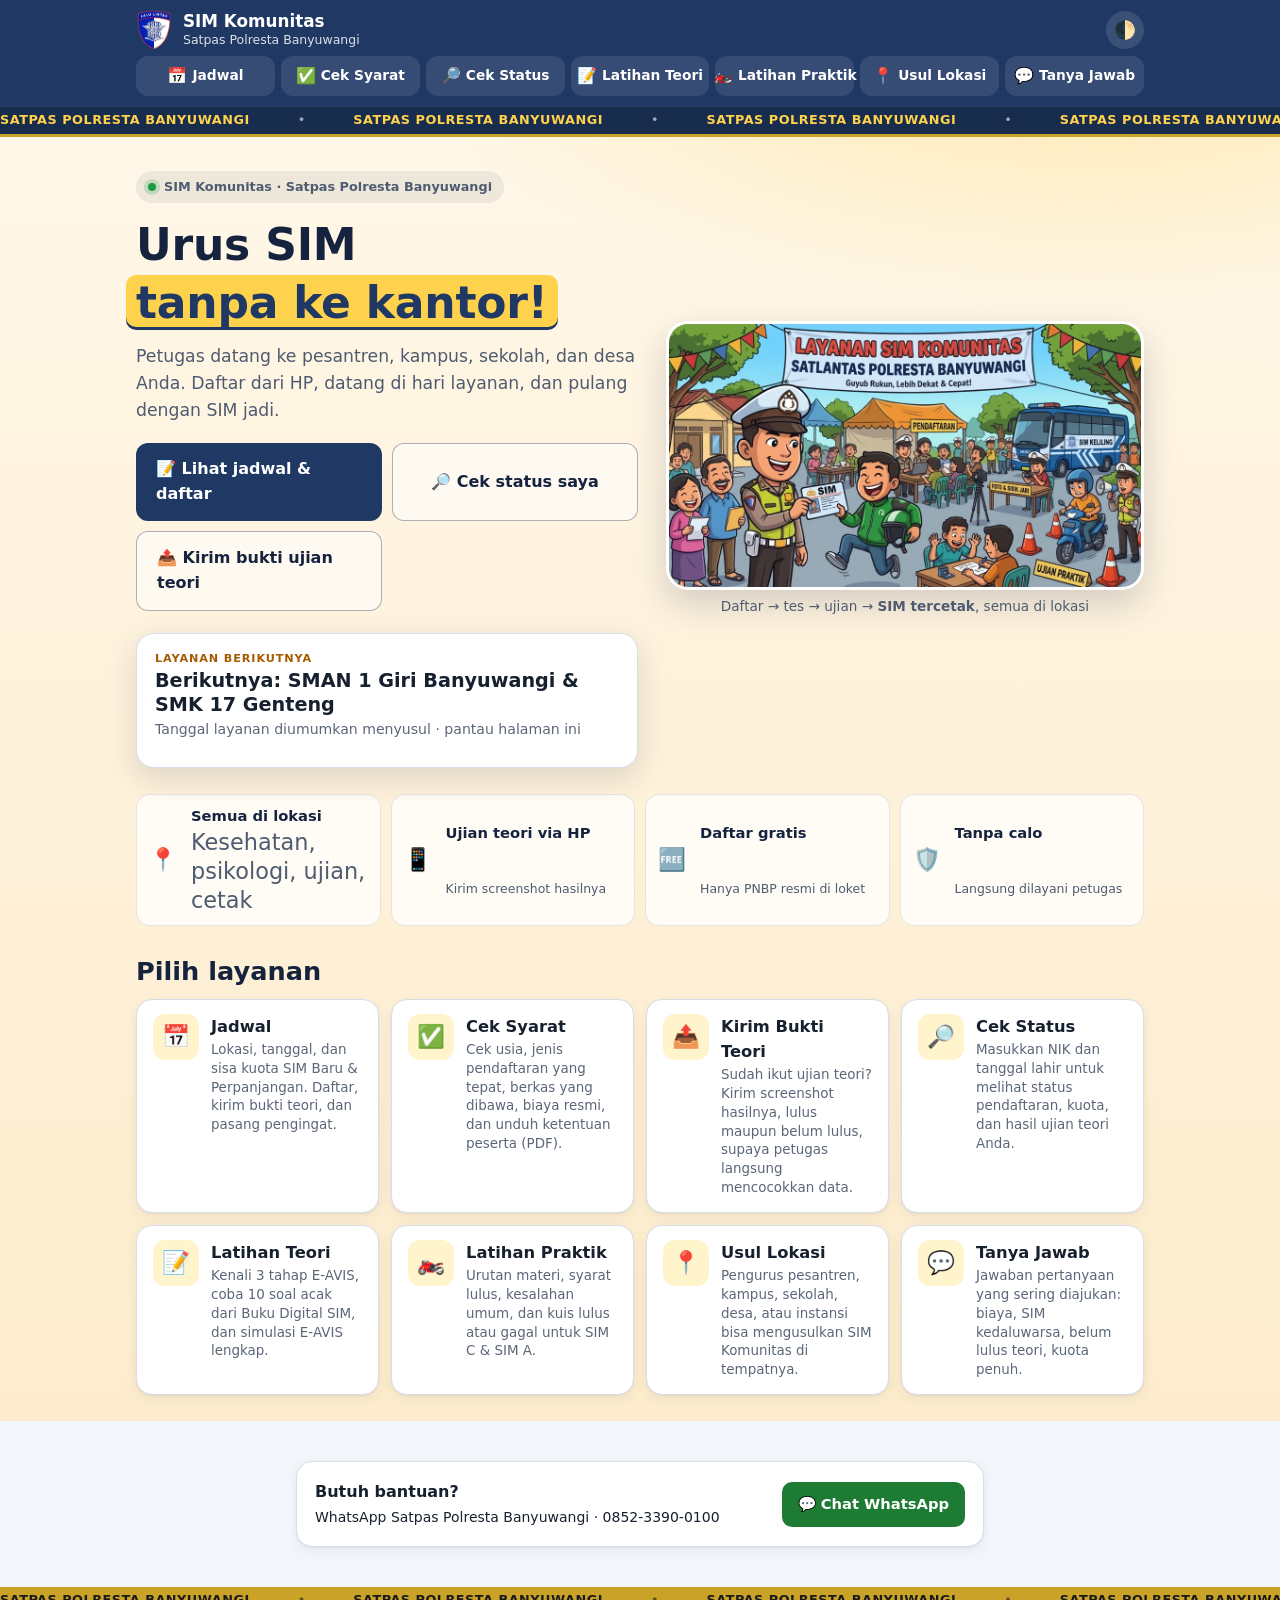
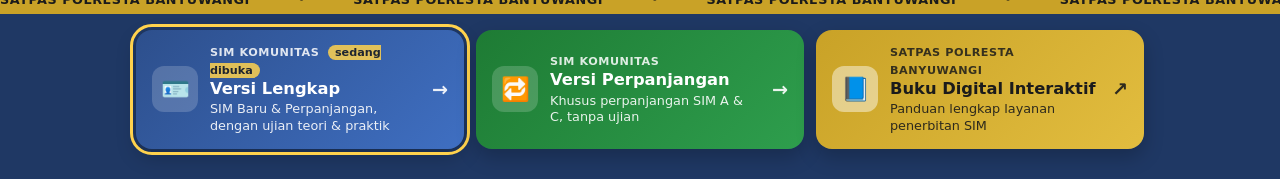
==== index.html @ 2579f719 "Tombol tetap Kirim Bukti Ujian Teori di Beranda, menu, Jadwal, dan Latihan Teori (+ tautan langsung " ====
<!DOCTYPE html>
<html lang="id">
<head>
<meta charset="utf-8">
<meta name="viewport" content="width=device-width, initial-scale=1, viewport-fit=cover">
<title>SIM Komunitas Banyuwangi</title>
<meta name="description" content="Jadwal, sisa kuota, cek status pendaftaran, cek syarat, dan latihan ujian teori SIM Komunitas Satpas Polresta Banyuwangi.">
<meta name="theme-color" content="#1f3864">
<meta name="mobile-web-app-capable" content="yes">
<meta name="apple-mobile-web-app-capable" content="yes">
<meta name="apple-mobile-web-app-title" content="SIM Komunitas">
<meta name="apple-mobile-web-app-status-bar-style" content="default">
<meta property="og:title" content="SIM Komunitas Banyuwangi">
<meta property="og:description" content="SIM datang ke pesantren, kampus, sekolah & desa. Cek jadwal, sisa kuota, dan status pendaftaran Anda.">
<meta property="og:image" content="https://satpasbwi-sim.github.io/sim-komunitas-bwi/img/og-sampul.jpg">
<meta http-equiv="Content-Security-Policy" content="default-src 'self'; script-src 'self'; style-src 'self' https://fonts.googleapis.com; font-src https://fonts.gstatic.com; img-src 'self' data:; connect-src 'self' https://script.google.com https://script.googleusercontent.com https://satpasbwi-sim.github.io; frame-src 'none'; object-src 'none'; base-uri 'self'; form-action 'none'">
<link rel="icon" href="img/ikon-192.png">
<link rel="apple-touch-icon" href="img/ikon-apple-180.png">
<link rel="manifest" href="manifest.webmanifest">
<script src="versi.js"></script>
<link rel="preconnect" href="https://fonts.googleapis.com">
<link rel="stylesheet" href="https://fonts.googleapis.com/css2?family=Baloo+2:wght@700;800&family=Plus+Jakarta+Sans:wght@400;500;600;700;800&display=swap">
<link rel="stylesheet" href="style.css">
</head>
<body>
<a class="lewati" href="#jadwal">Langsung ke jadwal</a>

<header class="atas">
  <div class="wrap atas-isi">
    <a class="merek" href="#beranda" aria-label="SIM Komunitas – kembali ke Beranda">
      <img src="img/logo-lantas-baru.webp" alt="" width="37" height="40" class="logo">
      <span><b>SIM Komunitas</b><small>Satpas Polresta Banyuwangi</small></span>
    </a>
    <button type="button" class="pasang-atas" id="tombolPasangAtas" hidden>📲 Pasang</button>
    <button type="button" class="tema" id="tombolTema" aria-label="Ganti mode terang/gelap">🌓</button>
  </div>
  <nav class="wrap menu" aria-label="Menu utama">
    <a href="#jadwal"><span aria-hidden="true">📅</span>Jadwal</a>
    <a href="#syarat"><span aria-hidden="true">✅</span>Cek Syarat</a>
    <a href="#status"><span aria-hidden="true">🔎</span>Cek Status</a>
    <a href="#teori" data-hanya="A"><span aria-hidden="true">📝</span>Latihan Teori</a>
    <a href="#praktik" data-hanya="A"><span aria-hidden="true">🏍️</span>Latihan Praktik</a>
    <a href="#usulan"><span aria-hidden="true">📍</span>Usul Lokasi</a>
    <a href="#tanya"><span aria-hidden="true">💬</span>Tanya Jawab</a>
  </nav>
  <div class="ticker ticker-atas" role="marquee" aria-label="Info Satpas Polresta Banyuwangi">
    <div class="ticker-jalur"><div class="ticker-isi"><span class="ti"><b>SATPAS POLRESTA BANYUWANGI</b></span><span class="ti"><b>SATPAS POLRESTA BANYUWANGI</b></span><span class="ti"><b>SATPAS POLRESTA BANYUWANGI</b></span><span class="ti"><b>SATPAS POLRESTA BANYUWANGI</b></span></div><div class="ticker-isi" aria-hidden="true"><span class="ti"><b>SATPAS POLRESTA BANYUWANGI</b></span><span class="ti"><b>SATPAS POLRESTA BANYUWANGI</b></span><span class="ti"><b>SATPAS POLRESTA BANYUWANGI</b></span><span class="ti"><b>SATPAS POLRESTA BANYUWANGI</b></span></div></div>
  </div>
</header>

<main>
  <section class="sampul" id="beranda" data-panel="beranda">
    <div class="wrap sampul-isi">
      <div class="sampul-teks">
        <p class="eyebrow"><span class="titik"></span><span>SIM Komunitas<span data-hanya="B"> · Khusus Perpanjangan</span> · Satpas Polresta Banyuwangi</span></p>
        <h1><span class="h1-a"><span data-hanya="A">Urus SIM</span><span data-hanya="B">Perpanjang SIM</span></span> <span class="h1-b">tanpa ke kantor!</span></h1>
        <p class="lead" data-hanya="A">Petugas datang ke pesantren, kampus, sekolah, dan desa Anda. Daftar dari HP, datang di hari layanan, dan pulang dengan SIM jadi.</p>
        <p class="lead" data-hanya="B">Perpanjangan SIM A &amp; SIM C dilayani langsung di wilayah Anda. Daftar dari HP, bawa SIM lama yang masih berlaku, tanpa ujian teori dan praktik.</p>
        <div class="cta">
          <a class="tombol besar" href="#jadwal">📝 Lihat jadwal &amp; daftar</a>
          <a class="tombol besar garis" href="#status">🔎 Cek status saya</a>
          <a class="tombol besar garis" href="#bukti" data-buka-bukti data-hanya="A">📤 Kirim bukti ujian teori</a>
        </div>

        <article class="tiket" id="tiket" aria-live="polite">
          <div class="tiket-kiri">
            <span class="tiket-label">Layanan berikutnya</span>
            <b class="tiket-nama" id="tiketNama">Memuat jadwal…</b>
            <span class="tiket-tgl" id="tiketTgl"></span>
            <div class="tiket-kuota" id="tiketKuota"></div>
          </div>
          <div class="tiket-kanan" id="tiketHitung">
            <div><b id="hH">–</b><small>hari</small></div>
            <div><b id="hJ">–</b><small>jam</small></div>
            <div><b id="hM">–</b><small>menit</small></div>
          </div>
        </article>
      </div>

      <figure class="sampul-gambar">
        <img data-hanya="A" src="img/sampul-lengkap-1000.webp" srcset="img/sampul-lengkap-1000.webp 1000w, img/sampul-lengkap-2000.webp 2000w" sizes="(max-width: 860px) calc(100vw - 32px), 520px" width="2000" height="1116" loading="lazy" decoding="async" alt="Layanan SIM Komunitas lengkap: pendaftaran, foto dan sidik jari, ujian praktik sepeda motor, mobil SIM Keliling, dan petugas menyerahkan SIM kepada warga">
        <img data-hanya="B" src="img/sampul-perpanjangan-1000.webp" srcset="img/sampul-perpanjangan-1000.webp 1000w, img/sampul-perpanjangan-2000.webp 2000w" sizes="(max-width: 860px) calc(100vw - 32px), 520px" width="2000" height="1116" loading="lazy" decoding="async" alt="Layanan perpanjangan SIM Komunitas di balai desa: tenda pendaftaran, foto dan sidik jari, mobil SIM Keliling, dan warga menerima SIM baru">
        <figcaption><span data-hanya="A">Daftar → tes → ujian → <b>SIM tercetak</b>, semua di lokasi</span><span data-hanya="B">Daftar → tes kesehatan → tes psikologi → registrasi → identifikasi → <b>SIM tercetak</b></span></figcaption>
      </figure>
    </div>
    <div class="wrap">
      <ul class="keunggulan">
        <li><span>📍</span><b>Semua di lokasi</b><small><span data-hanya="A">Kesehatan, psikologi, ujian, cetak</span><span data-hanya="B">Kesehatan, psikologi, foto, cetak</span></small></li>
        <li data-hanya="A"><span>📱</span><b>Ujian teori via HP</b><small>Kirim screenshot hasilnya</small></li>
        <li data-hanya="B"><span>✅</span><b>Tanpa ujian</b><small>Untuk SIM yang masih berlaku</small></li>
        <li><span>🆓</span><b>Daftar gratis</b><small>Hanya PNBP resmi di loket</small></li>
        <li><span>🛡️</span><b>Tanpa calo</b><small>Langsung dilayani petugas</small></li>
      </ul>
    </div>
    <div class="wrap">
      <div class="pasang" id="kartuPasang" hidden>
        <div class="pasang-ikon"><img src="img/ikon-192.png" alt="" width="56" height="56"></div>
        <div class="pasang-isi">
          <b>Pasang SIM Komunitas di HP</b>
          <p class="kecil" id="pasangTeks">Buka lebih cepat dari layar utama seperti aplikasi, dan tetap bisa melihat jadwal, ketentuan, dan latihan soal saat sinyal lemah.</p>
          <div class="baris-aksi"><button type="button" class="tombol kecil" id="tombolPasang">📲 Pasang aplikasi</button><button type="button" class="tombol kecil garis" id="tutupPasang">Nanti saja</button></div>
        </div>
      </div>
      <div class="pengumuman" data-pengumuman hidden></div>
      <h2 class="judul-layanan">Pilih layanan</h2>
      <div class="layanan">
        <a class="layanan-kartu" href="#jadwal"><span class="lk-ikon">📅</span><b>Jadwal</b><small><span data-hanya="A">Lokasi, tanggal, dan sisa kuota SIM Baru &amp; Perpanjangan. Daftar, kirim bukti teori, dan pasang pengingat.</span><span data-hanya="B">Lokasi, tanggal, dan sisa kuota Perpanjangan. Daftar, petunjuk arah, dan pasang pengingat.</span></small></a>
        <a class="layanan-kartu" href="#syarat"><span class="lk-ikon">✅</span><b>Cek Syarat</b><small>Cek usia, jenis pendaftaran yang tepat, berkas yang dibawa, biaya resmi, dan unduh ketentuan peserta (PDF).</small></a>
        <a class="layanan-kartu" href="#bukti" data-buka-bukti data-hanya="A"><span class="lk-ikon">📤</span><b>Kirim Bukti Teori</b><small>Sudah ikut ujian teori? Kirim screenshot hasilnya, lulus maupun belum lulus, supaya petugas langsung mencocokkan data.</small></a>
        <a class="layanan-kartu" href="#status"><span class="lk-ikon">🔎</span><b>Cek Status</b><small data-hanya="A">Masukkan NIK dan tanggal lahir untuk melihat status pendaftaran, kuota, dan hasil ujian teori Anda.</small><small data-hanya="B">Masukkan NIK dan tanggal lahir untuk melihat status pendaftaran, kuota, masa berlaku SIM lama, dan berkas yang dibawa.</small></a>
        <a class="layanan-kartu" data-hanya="A" href="#teori"><span class="lk-ikon">📝</span><b>Latihan Teori</b><small>Kenali 3 tahap E-AVIS, coba 10 soal acak dari Buku Digital SIM, dan simulasi E-AVIS lengkap.</small></a>
        <a class="layanan-kartu" data-hanya="A" href="#praktik"><span class="lk-ikon">🏍️</span><b>Latihan Praktik</b><small>Urutan materi, syarat lulus, kesalahan umum, dan kuis lulus atau gagal untuk SIM C &amp; SIM A.</small></a>
        <a class="layanan-kartu" href="#usulan"><span class="lk-ikon">📍</span><b>Usul Lokasi</b><small>Pengurus pesantren, kampus, sekolah, desa, atau instansi bisa mengusulkan SIM Komunitas di tempatnya.</small></a>
        <a class="layanan-kartu" href="#tanya"><span class="lk-ikon">💬</span><b>Tanya Jawab</b><small>Jawaban pertanyaan yang sering diajukan: biaya, SIM kedaluwarsa, belum lulus teori, kuota penuh.</small></a>
      </div>
    </div>
  </section>

  <!-- ============ JADWAL & KUOTA ============ -->
  <section id="jadwal" data-panel="jadwal" class="bagian">
    <div class="wrap">
      <h2>Jadwal &amp; sisa kuota</h2>
      <div class="pengumuman" data-pengumuman hidden></div>
      <p class="sub" id="jadwalInfo">Memuat jadwal…</p>
      <p class="ajak-bukti" data-hanya="A"><button type="button" class="tombol kecil" data-buka-bukti>📤 Kirim bukti ujian teori</button> <span>Sudah ujian teori? Kirim screenshot hasilnya, lulus maupun belum lulus.</span></p>
      <div class="grid" id="daftarJadwal" aria-live="polite"></div>
      <p class="kecil redup" id="jadwalHabis" hidden>Jadwal SIM Komunitas periode ini sudah selesai. Info jadwal berikutnya lewat WhatsApp Satpas <a data-wa href="#">0852-3390-0100</a>.</p>
      <p class="ajak-usul">Belum ada jadwal di dekat Anda? <a href="#usulan">📍 Usulkan lokasi Anda</a></p>
    </div>
  </section>

  <!-- ============ USULKAN LOKASI ============ -->
  <section id="usulan" data-panel="usulan" class="bagian usulan">
    <div class="wrap">
      <h2>Usulkan SIM Komunitas di tempat Anda <span class="chip emas chip-judul">BARU</span></h2>
      <p class="sub">Pengurus pondok pesantren, kampus, sekolah, desa, atau instansi bisa mengusulkan lokasi. Usulan masuk langsung ke petugas Satpas, lalu Anda dihubungi lewat WhatsApp untuk mengatur jadwal.</p>
      <ol class="usulan-langkah">
        <li><b>Isi usulan</b><small>Kurang dari 2 menit</small></li>
        <li><b>Dihubungi petugas</b><small>Lewat WhatsApp penanggung jawab</small></li>
        <li><b>Jadwal diumumkan</b><small>Tampil di menu Jadwal</small></li>
      </ol>
      <div class="usulan-isi">
      <form class="panel" id="formUsulan" novalidate>
        <fieldset data-hanya="A">
          <legend>Layanan yang diusulkan</legend>
          <div class="pilihan">
            <label><input type="radio" name="layanan" value="SIM Baru & Perpanjangan" checked><span>SIM Baru &amp; Perpanjangan<small>Lengkap: ujian teori &amp; praktik di lokasi</small></span></label>
            <label><input type="radio" name="layanan" value="Perpanjangan saja"><span>Perpanjangan saja<small>Tanpa ujian, butuh tempat lebih sederhana</small></span></label>
          </div>
        </fieldset>
        <p class="layanan-b" data-hanya="B">📋 Usulan ini untuk layanan <b>Perpanjangan SIM saja</b>. Butuh SIM Baru juga? <a data-ke-versi="A" href="#usulan">Gunakan versi lengkap</a>.</p>
        <fieldset>
          <legend>Jenis tempat</legend>
          <div class="pilihan tiga">
            <label><input type="radio" name="jenis" value="Pondok Pesantren" checked><span><b aria-hidden="true">🕌</b>Pesantren</span></label>
            <label><input type="radio" name="jenis" value="Kampus"><span><b aria-hidden="true">🎓</b>Kampus</span></label>
            <label><input type="radio" name="jenis" value="Sekolah"><span><b aria-hidden="true">🏫</b>Sekolah</span></label>
            <label><input type="radio" name="jenis" value="Desa / Kelurahan"><span><b aria-hidden="true">🏘️</b>Desa</span></label>
            <label><input type="radio" name="jenis" value="Instansi / Perusahaan"><span><b aria-hidden="true">🏢</b>Instansi</span></label>
            <label><input type="radio" name="jenis" value="Lainnya"><span><b aria-hidden="true">✳️</b>Lainnya</span></label>
          </div>
        </fieldset>
        <label class="isian">Nama tempat <input name="nama" maxlength="120" placeholder="Contoh: Ponpes Darul Ulum" required></label>
        <div class="dua-kolom">
          <label class="isian">Kecamatan
            <select name="kecamatan" required>
            <option value="">Pilih kecamatan</option>
            <option>Bangorejo</option>
            <option>Banyuwangi</option>
            <option>Blimbingsari</option>
            <option>Cluring</option>
            <option>Gambiran</option>
            <option>Genteng</option>
            <option>Giri</option>
            <option>Glagah</option>
            <option>Glenmore</option>
            <option>Kabat</option>
            <option>Kalibaru</option>
            <option>Kalipuro</option>
            <option>Licin</option>
            <option>Muncar</option>
            <option>Pesanggaran</option>
            <option>Purwoharjo</option>
            <option>Rogojampi</option>
            <option>Sempu</option>
            <option>Siliragung</option>
            <option>Singojuruh</option>
            <option>Songgon</option>
            <option>Srono</option>
            <option>Tegaldlimo</option>
            <option>Tegalsari</option>
            <option>Wongsorejo</option>
            </select>
          </label>
          <label class="isian">Alamat / patokan <span class="opsional">(opsional)</span><input name="alamat" maxlength="200" placeholder="Dusun, desa, patokan"></label>
        </div>
        <div class="dua-kolom">
          <label class="isian">Nama penanggung jawab <input name="pj" maxlength="80" autocomplete="name" required></label>
          <label class="isian">Jabatan <span class="opsional">(opsional)</span><input name="jabatan" maxlength="60" placeholder="Pengasuh, Kades, Wakasek…"></label>
        </div>
        <label class="isian">Nomor WhatsApp penanggung jawab <input name="wa" inputmode="tel" autocomplete="tel" maxlength="16" placeholder="0812xxxxxxxx" required></label>
        <div class="dua-kolom">
          <label class="isian" data-hanya="A" data-perkiraan-baru>Perkiraan peserta SIM Baru <input name="baru" type="number" inputmode="numeric" min="0" max="2000" value="0"></label>
          <label class="isian">Perkiraan peserta Perpanjangan <input name="perpanjangan" type="number" inputmode="numeric" min="0" max="2000" value="0"></label>
        </div>
        <label class="isian">Usulan tanggal <span class="opsional">(opsional)</span><input name="tanggal" type="date"></label>
        <label class="isian">Catatan <span class="opsional">(opsional)</span><textarea name="catatan" rows="3" maxlength="500" placeholder="Misalnya: tersedia aula dan lapangan untuk ujian praktik"></textarea></label>
        <label class="jebakan" aria-hidden="true">Website <input name="website" tabindex="-1" autocomplete="off"></label>
        <label class="setuju"><input type="checkbox" name="setuju" required><span>Saya bersedia dihubungi petugas Satpas Polresta Banyuwangi lewat nomor di atas.</span></label>
        <button class="tombol besar penuh" type="submit">📍 Kirim usulan</button>
        <div id="hasilUsulan" aria-live="polite"></div>
      </form>
      <aside class="usulan-samping">
        <div class="panel">
          <h3>Yang perlu disiapkan di lokasi</h3>
          <ul class="cek-lokasi">
            <li>Ruang untuk registrasi, tes kesehatan &amp; psikologi</li>
            <li>Area atau lapangan untuk ujian praktik</li>
            <li>Listrik dan sinyal internet</li>
            <li>Penanggung jawab yang mudah dihubungi</li>
            <li>Daftar perkiraan peserta SIM Baru &amp; Perpanjangan</li>
          </ul>
          <p class="kecil redup">Lokasi dengan peserta lebih banyak dan tanggal yang longgar lebih mudah dijadwalkan.</p>
          <div class="samping-aksi">
            <a class="tombol kecil" href="unduhan/Panduan-Koordinator-SIM-Komunitas-Banyuwangi.pdf" download>🧭 Panduan koordinator (PDF)</a>
            <a class="tombol kecil garis" href="unduhan/panduan-koordinator.html" target="_blank" rel="noopener">👁 Baca panduan koordinator di layar</a>
            <a class="tombol kecil garis" href="unduhan/Ketentuan-Peserta-SIM-Komunitas-Banyuwangi.pdf" download>📄 Ketentuan peserta (PDF)</a>
            <a class="tombol kecil garis" href="unduhan/ketentuan-sim-komunitas.html" target="_blank" rel="noopener">👁 Baca panduan peserta di layar</a>
          </div>
        </div>
      </aside>
      </div>
    </div>
  </section>

  <!-- ============ ALUR ============ -->
  <section class="bagian alt" data-panel="jadwal">
    <div class="wrap">
      <h2>Alurnya cuma 5 langkah</h2>
      <ol class="alur" data-hanya="A">
        <li><b>Daftar online</b><small>Isi formulir sebelum hari layanan. Simpan nomor WhatsApp yang dipakai.</small></li>
        <li><b>Belajar ujian teori</b><small>SIM Baru: kerjakan ujian teori lewat HP, simpan screenshot hasilnya.</small></li>
        <li><b>Kirim bukti teori</b><small>Unggah screenshot lewat tombol <i>Kirim bukti</i> atau QR di lokasi.</small></li>
        <li><b>Datang ke lokasi</b><small>Bawa KTP asli (dan SIM lama untuk perpanjangan). Tes kesehatan &amp; psikologi di tempat.</small></li>
        <li><b>Ujian praktik &amp; cetak</b><small>Lulus ujian praktik, foto, bayar PNBP di loket resmi, SIM dicetak. <a href="#praktik">Latihan praktik →</a></small></li>
      </ol>
      <ol class="alur" data-hanya="B">
        <li><b>Daftar online</b><small>Isi formulir sebelum hari layanan, pilih jenis permohonan Perpanjangan.</small></li>
        <li><b>Siapkan berkas</b><small>KTP-el asli, SIM lama asli yang masih berlaku, bukti JKN/BPJS aktif.</small></li>
        <li><b>Datang ke lokasi</b><small>Sesuai jadwal; tunjukkan berkas ke petugas registrasi.</small></li>
        <li><b>Tes kesehatan &amp; psikologi</b><small>Diperiksa petugas di tempat. Tidak ada ujian teori &amp; praktik.</small></li>
        <li><b>Foto, bayar &amp; cetak</b><small>Foto, bayar PNBP di loket resmi/BRIVA, SIM baru langsung dicetak.</small></li>
      </ol>
    </div>
  </section>

  <!-- ============ CEK SYARAT ============ -->
  <section id="syarat" data-panel="syarat" class="bagian">
    <div class="wrap sempit">
      <h2>Cek syarat: apakah saya bisa ikut?</h2>
      <p class="sub">Jawab 3 pertanyaan, langsung tahu jenis pendaftaran yang tepat, berkas yang dibawa, dan biaya resminya. Data tidak dikirim ke mana pun.</p>
      <form class="panel" id="formSyarat" novalidate>
        <fieldset>
          <legend>1. Mau mengurus apa?</legend>
          <div class="pilihan">
            <label data-hanya="A"><input type="radio" name="permohonan" value="baru" checked><span>SIM Baru<small>Belum pernah punya</small></span></label>
            <label><input type="radio" name="permohonan" value="perpanjangan"><span>Perpanjangan<small>SIM lama mau habis</small></span></label>
          </div>
        </fieldset>
        <fieldset>
          <legend>2. Golongan SIM</legend>
          <div class="pilihan">
            <label><input type="radio" name="gol" value="C" checked><span>SIM C<small>Sepeda motor</small></span></label>
            <label><input type="radio" name="gol" value="A"><span>SIM A<small>Mobil pribadi</small></span></label>
          </div>
        </fieldset>
        <label class="isian">3. Tanggal lahir <input type="date" name="lahir" required></label>
        <label class="isian" id="isianBerlaku" hidden>Masa berlaku SIM lama sampai <input type="date" name="berlaku"></label>
        <button class="tombol" type="submit">Cek sekarang</button>
      </form>
      <div id="hasilSyarat" aria-live="polite"></div>
      <div class="ketentuan">
        <div class="ketentuan-ikon" aria-hidden="true">📄</div>
        <div class="ketentuan-isi">
          <b>Ketentuan lengkap peserta SIM Komunitas</b>
          <p class="kecil">Siapa yang boleh ikut, 4 persyaratan penerbitan SIM, berkas yang dibawa, ketentuan perpanjangan, ujian ulang, biaya resmi, dan dasar hukum — Perpol No. 5/2021 jo. Perpol No. 2/2023. 3 halaman A4, siap dicetak.</p>
          <div class="ketentuan-aksi">
            <a class="tombol kecil" href="unduhan/Ketentuan-Peserta-SIM-Komunitas-Banyuwangi.pdf" download>⬇ Unduh PDF</a>
            <a class="tombol kecil garis" href="unduhan/ketentuan-sim-komunitas.html" target="_blank" rel="noopener">👁 Baca di layar</a>
          </div>
        </div>
      </div>
    </div>
  </section>

  <!-- ============ CEK STATUS ============ -->
  <section id="status" data-panel="status" class="bagian alt">
    <div class="wrap sempit">
      <h2>Cek status pendaftaran</h2>
      <p class="sub" data-hanya="A">Sudah mengisi formulir? Lihat apakah data Anda masuk kuota, dan hasil ujian teori yang sudah dicek petugas.</p>
      <p class="sub" data-hanya="B">Sudah mengisi formulir? Lihat apakah data Anda masuk kuota, masa berlaku SIM lama, berkas yang dibawa, dan jadwal datang.</p>
      <form class="panel" id="formStatus" novalidate>
        <label class="isian">NIK (16 angka) <input name="nik" inputmode="numeric" autocomplete="off" maxlength="19" placeholder="3510xxxxxxxxxxxx" required></label>
        <label class="isian">Tanggal lahir <input type="date" name="lahir" required></label>
        <button class="tombol" type="submit">Cek status</button>
        <p class="kecil redup">🔒 NIK hanya dipakai untuk mencocokkan data dan tidak disimpan di halaman ini. Nama ditampilkan tersamar.</p>
      </form>
      <div id="hasilStatus" aria-live="polite"></div>
    </div>
  </section>

  <!-- ============ LATIHAN TEORI ============ -->
  <section id="teori" data-panel="teori" data-hanya="A" class="bagian">
    <div class="wrap sempit">
      <h2>Latihan ujian teori</h2>
      <p class="sub">Ujian teori SIM memakai <b>E-AVIS</b> dan dapat dikerjakan lewat HP. Kenali tahapannya, lalu berlatih dengan soal dari <b>Buku Digital SIM Satpas Banyuwangi</b>.</p>
      <div class="eavis">
        <div class="ev"><span class="ev-ikon">⚠️</span><b>1. Persepsi Bahaya</b><small>25 soal · 10 menit</small><p class="kecil">Mengenali potensi bahaya di jalan dan bereaksi dengan tepat.</p></div>
        <div class="ev"><span class="ev-ikon">💡</span><b>2. Wawasan</b><small>20 soal · 20 menit</small><p class="kecil">Menyesuaikan diri saat berkendara demi keselamatan dan ketertiban.</p></div>
        <div class="ev"><span class="ev-ikon">🎓</span><b>3. Pengetahuan</b><small>20 soal · 20 menit</small><p class="kecil">Dasar dan norma hukum lalu lintas yang berlaku.</p></div>
      </div>
      <div class="angka-teori">
        <div><b>65 soal</b><small>total 3 tahap</small></div>
        <div><b>50 menit</b><small>total waktu</small></div>
        <div><b>≥ 70</b><small>nilai lulus</small></div>
      </div>
      <p class="kecil redup">Nilai lulus paling rendah 70 (Pasal 15 Perpol 5/2021). E-AVIS dapat dikerjakan pada perangkat Satpas atau gawai milik pemohon (Pasal 14 ayat 2 Perpol 2/2023). <b>Peserta SIM Komunitas:</b> setelah ujian, simpan screenshot hasilnya lalu kirim lewat tombol di bawah ini.</p>
      <p><button type="button" class="tombol" data-buka-bukti>📤 Kirim bukti ujian teori</button></p>
      <h3 class="judul-latihan">Latihan kilat 10 soal</h3>
      <div class="panel" id="kuis">
        <div class="pilihan" id="kuisGol">
          <label><input type="radio" name="kgol" value="C" checked><span>Latihan SIM C</span></label>
          <label><input type="radio" name="kgol" value="A"><span>Latihan SIM A</span></label>
        </div>
        <button class="tombol" type="button" id="mulaiKuis">▶ Mulai latihan kilat</button>
        <p class="kecil redup" id="kuisInfo">Latihan, bukan ujian resmi.</p>
      </div>
      <div class="buku">
        <div><b>📘 Mau latihan lengkap seperti ujian asli?</b><p class="kecil">Simulasi E-AVIS 65 soal dengan hitung mundur, e-book, dan video materi ada di Buku Digital.</p></div>
        <a class="tombol garis" data-buku-teori href="#" target="_blank" rel="noopener">Buka simulasi E-AVIS</a>
      </div>
    </div>
  </section>

  <!-- ============ LATIHAN PRAKTIK ============ -->
  <section id="praktik" data-panel="praktik" data-hanya="A" class="bagian alt">
    <div class="wrap sempit">
      <h2>Latihan ujian praktik</h2>
      <p class="sub">Pelajari urutan materi dan syarat lulus ujian praktik sesuai Kep/105/VIII/2023 dan Buku Digital SIM (B.13), lalu uji pemahaman Anda dengan kuis <i>lulus atau gagal</i>.</p>
      <div class="pp-tab" id="praktikTab" role="tablist">
        <button type="button" role="tab" data-gol="C" aria-selected="true">🏍️ SIM C · Motor</button>
        <button type="button" role="tab" data-gol="A" aria-selected="false">🚗 SIM A · Mobil</button>
      </div>
      <div class="praktik-isi" id="praktikIsi" aria-live="polite"></div>
      <p class="kecil redup">Latihan ini untuk memahami urutan dan aturan, bukan pengganti latihan berkendara. Ujian praktik SIM Komunitas dilaksanakan di lapangan uji yang disiapkan di lokasi.</p>
    </div>
  </section>

  <!-- ============ TANYA JAWAB ============ -->
  <section id="tanya" data-panel="tanya" class="bagian alt">
    <div class="wrap sempit">
      <h2>Tanya jawab</h2>
      <details data-hanya="B"><summary>Apakah perpanjangan perlu ujian teori dan praktik?</summary><p>Tidak, selama SIM lama <b>masih berlaku</b>. Peserta cukup membawa KTP-el, SIM lama asli, dan bukti JKN aktif, lalu mengikuti tes kesehatan &amp; psikologi di lokasi. Golongan yang dilayani: SIM A dan SIM C.</p></details>
      <details><summary>Siapa yang boleh ikut SIM Komunitas?</summary><p>Warga yang berdomisili di Banyuwangi (sesuai KTP), berusia minimal 17 tahun untuk SIM C dan SIM A, dan termasuk komunitas sasaran: santri &amp; pengurus pondok pesantren, mahasiswa &amp; civitas kampus, siswa SMA sederajat yang cukup umur, atau masyarakat desa di lokasi layanan. <a href="unduhan/Ketentuan-Peserta-SIM-Komunitas-Banyuwangi.pdf" download>Unduh ketentuan lengkap (PDF)</a>.</p></details>
      <details><summary>Berapa biayanya?</summary><p>Pendaftaran gratis. Yang dibayar hanya PNBP resmi (PP No. 76 Tahun 2020) di loket resmi/BRIVA: SIM C baru Rp100.000, SIM A baru Rp120.000, perpanjangan SIM C Rp75.000, perpanjangan SIM A Rp80.000. Biaya tes kesehatan dan psikologi mengikuti ketentuan petugas di lokasi. <b>Jangan membayar ke perorangan.</b></p></details>
      <details><summary>SIM saya sudah lewat masa berlaku. Bisa perpanjangan?</summary><p>Tidak. SIM yang sudah lewat masa berlaku harus diajukan sebagai <b>SIM Baru</b>, termasuk ujian teori dan praktik. Gunakan <a href="#syarat">Cek Syarat</a> untuk memastikan.</p></details>
      <details data-hanya="A"><summary>Saya belum lulus ujian teori. Bagaimana?</summary><p>Tetap kirim screenshot hasilnya. Petugas akan menjelaskan jadwal ujian ulang. Setelah ujian ulang, kirim lagi hasil terbaru dengan nomor WhatsApp yang sama; bukti lama otomatis diganti.</p></details>
      <details><summary>Data saya tidak ditemukan di Cek Status.</summary><p>Data baru tampil sekitar 5 menit setelah formulir dikirim. Pastikan NIK dan tanggal lahir sama persis dengan yang diisi di formulir. Bila masih tidak ada, hubungi WhatsApp Satpas.</p></details>
      <details><summary>Kuota sudah penuh, apa yang bisa saya lakukan?</summary><p>Pilih lokasi lain yang masih tersedia, atau datang langsung ke Satpas Polresta Banyuwangi pada jam pelayanan. Jadwal SIM Komunitas berikutnya diumumkan lewat halaman ini dan WhatsApp Satpas.</p></details>
    </div>
  </section>

  <section class="bagian kontak">
    <div class="wrap sempit">
      <div class="panel sejajar">
        <div><b>Butuh bantuan?</b><p class="kecil">WhatsApp Satpas Polresta Banyuwangi · <span data-wa-teks>0852-3390-0100</span></p></div>
        <a class="tombol wa" data-wa href="#" target="_blank" rel="noopener">💬 Chat WhatsApp</a>
      </div>
    </div>
  </section>
</main>

<footer>
  <div class="ticker ticker-bawah" role="marquee" aria-label="Info Satpas Polresta Banyuwangi">
    <div class="ticker-jalur"><div class="ticker-isi"><span class="ti"><b>SATPAS POLRESTA BANYUWANGI</b></span><span class="ti"><b>SATPAS POLRESTA BANYUWANGI</b></span><span class="ti"><b>SATPAS POLRESTA BANYUWANGI</b></span><span class="ti"><b>SATPAS POLRESTA BANYUWANGI</b></span></div><div class="ticker-isi" aria-hidden="true"><span class="ti"><b>SATPAS POLRESTA BANYUWANGI</b></span><span class="ti"><b>SATPAS POLRESTA BANYUWANGI</b></span><span class="ti"><b>SATPAS POLRESTA BANYUWANGI</b></span><span class="ti"><b>SATPAS POLRESTA BANYUWANGI</b></span></div></div>
  </div>
  <div class="wrap">
    <nav class="ft-tautan" aria-label="Versi portal dan Buku Digital">
      <a class="ft-kartu ft-versi-a" data-ke-versi="A" href="#beranda">
        <span class="ft-ikon" aria-hidden="true">🪪</span>
        <span class="ft-teks"><small>SIM Komunitas <span class="ft-kini" data-hanya="A">sedang dibuka</span></small><b>Versi Lengkap</b><em>SIM Baru &amp; Perpanjangan, dengan ujian teori &amp; praktik</em></span>
        <span class="ft-panah" aria-hidden="true">→</span>
      </a>
      <a class="ft-kartu ft-versi-b" data-ke-versi="B" href="#beranda">
        <span class="ft-ikon" aria-hidden="true">🔁</span>
        <span class="ft-teks"><small>SIM Komunitas <span class="ft-kini" data-hanya="B">sedang dibuka</span></small><b>Versi Perpanjangan</b><em>Khusus perpanjangan SIM A &amp; C, tanpa ujian</em></span>
        <span class="ft-panah" aria-hidden="true">→</span>
      </a>
      <a class="ft-kartu ft-buku" data-buku href="#" target="_blank" rel="noopener">
        <span class="ft-ikon" aria-hidden="true">📘</span>
        <span class="ft-teks"><small>Satpas Polresta Banyuwangi</small><b>Buku Digital Interaktif</b><em>Panduan lengkap layanan penerbitan SIM</em></span>
        <span class="ft-panah" aria-hidden="true">↗</span>
      </a>
    </nav>
  </div>
</footer>

<template id="tplJadwal">
  <article class="kartu-jadwal">
    <div class="kj-atas"><span class="kj-ikon"></span><div><h3></h3><p class="kj-ket"></p></div><span class="chip kj-status"></span></div>
    <p class="kj-waktu"></p>
    <div class="kj-kuota"></div>
    <div class="kj-aksi"></div>
  </article>
</template>

<dialog class="popup" id="popPraktik" aria-labelledby="ppJudul">
  <div class="pp-kepala">
    <div><span class="pp-kode">B.13</span><h2 id="ppJudul">Kuis Ujian Praktik</h2><p class="kecil" id="ppSub">Lulus atau gagal?</p></div>
    <button type="button" class="pp-tutup" data-tutup-praktik aria-label="Tutup">✕</button>
  </div>
  <div class="pp-isi" id="ppIsi"></div>
</dialog>

<!-- Pop-up Kirim Bukti Ujian Teori: muncul sekali per kunjungan di Versi A (Versi Perpanjangan tidak ada ujian teori). -->
<dialog class="popup pop-bukti" id="popBukti" aria-labelledby="pbJudul" data-hanya="A">
  <div class="pp-kepala">
    <div><span class="pp-kode">SIM Baru</span><h2 id="pbJudul">📤 Kirim Bukti Ujian Teori</h2><p class="kecil">Lulus maupun belum lulus</p></div>
    <button type="button" class="pp-tutup" data-tutup-bukti aria-label="Tutup">✕</button>
  </div>
  <div class="pp-isi">
    <p>Sudah ikut <b>ujian teori SIM</b> di lokasi SIM Komunitas? Kirim screenshot hasilnya, <b>lulus maupun belum lulus</b>, supaya petugas bisa langsung mencocokkan data Anda.</p>
    <p class="kj-segera" id="pbLokasi" hidden></p>
    <ol class="kecil pb-langkah">
      <li>Tekan <b>Kirim bukti sekarang</b>.</li>
      <li>Tulis nomor WhatsApp yang dipakai saat mendaftar.</li>
      <li>Pilih screenshot hasil ujian teori, tekan <b>Kirim</b>, lalu tunjukkan layar hijau ke petugas.</li>
    </ol>
    <div class="pb-aksi">
      <a class="tombol" id="pbKirim" href="https://satpasbwi-sim.github.io/bukusimbwi/bukti/?lok=SIMLING" target="_blank" rel="noopener">📤 Kirim bukti sekarang</a>
      <button type="button" class="tombol garis" data-tutup-bukti>Nanti saja</button>
    </div>
    <p class="kecil redup">Belum ujian? <a href="#teori" data-tutup-bukti>Coba Latihan Teori</a> dulu. Belum lulus? Tetap kirim; setelah ujian ulang, kirim lagi dengan nomor WhatsApp yang sama.</p>
  </div>
</dialog>

<div class="offline" id="bannerOffline" role="status" hidden>📴 Anda sedang offline. Jadwal, ketentuan, dan latihan soal tetap bisa dibuka; cek status dan usulan perlu internet.</div>
<div class="toast" id="toastVersi" role="status" hidden><span>Versi baru portal tersedia.</span><button type="button" class="tombol kecil" id="muatUlang">Muat ulang</button></div>

<script src="config.js"></script>
<script src="app.js"></script>
</body>
</html>
---- style.css ----
:root {
  --biru: #1f3864; --biru-2: #2d4f8c; --emas: #c9a227; --emas-muda: #fff4cc;
  --hijau: #1e7b34; --hijau-muda: #e3f4e7; --merah: #b3261e; --merah-muda: #fde7e5; --oranye: #a65a00; --oranye-muda: #fff0dc;
  --latar: #f3f6fb; --latar-alt: #e8eef8; --kartu: #ffffff; --teks: #17202e; --redup: #5b6678; --garis: #d6deea;
  --bayang: 0 1px 2px rgba(16,30,60,.06), 0 4px 14px rgba(16,30,60,.06);
  color-scheme: light;
}
@media (prefers-color-scheme: dark) {
  :root:not([data-theme="light"]) {
    --biru: #8fb1f0; --biru-2: #6f97e6; --emas: #e3c35a; --emas-muda: #3a3014;
    --hijau: #6fd38a; --hijau-muda: #15301d; --merah: #ff8a80; --merah-muda: #3a1715; --oranye: #ffb35c; --oranye-muda: #3a2810;
    --latar: #0f1522; --latar-alt: #141c2c; --kartu: #1a2335; --teks: #e7ecf5; --redup: #9aa6ba; --garis: #2b3850;
    --bayang: none; color-scheme: dark;
  }
}
:root[data-theme="dark"] {
  --biru: #8fb1f0; --biru-2: #6f97e6; --emas: #e3c35a; --emas-muda: #3a3014;
  --hijau: #6fd38a; --hijau-muda: #15301d; --merah: #ff8a80; --merah-muda: #3a1715; --oranye: #ffb35c; --oranye-muda: #3a2810;
  --latar: #0f1522; --latar-alt: #141c2c; --kartu: #1a2335; --teks: #e7ecf5; --redup: #9aa6ba; --garis: #2b3850;
  --bayang: none; color-scheme: dark;
}

* { box-sizing: border-box; }
html { scroll-behavior: smooth; scroll-padding-top: 150px; }
body { margin: 0; background: var(--latar); color: var(--teks); font: 16px/1.55 "Plus Jakarta Sans", system-ui, -apple-system, "Segoe UI", Roboto, sans-serif; }
a { color: var(--biru-2); }
h1, h2, h3 { line-height: 1.2; margin: 0 0 .4em; }
h2 { font-size: clamp(1.35rem, 4vw, 1.75rem); }
.wrap { max-width: 1040px; margin: 0 auto; padding: 0 16px; }
.sempit { max-width: 720px; }
.kecil { font-size: .875rem; }
.redup { color: var(--redup); }
.sub { color: var(--redup); margin: 0 0 18px; }
[hidden] { display: none !important; }
.lewati { position: absolute; left: -999px; }
.lewati:focus { left: 8px; top: 8px; z-index: 99; background: var(--kartu); padding: 8px 12px; }

/* header */
.atas { position: sticky; top: 0; z-index: 10; background: #1f3864; color: #fff; border-bottom: 3px solid #c9a227; }
.atas-isi { display: flex; align-items: center; gap: 10px; padding-top: 10px; padding-bottom: 6px; }
.atas-isi b { display: block; font-size: 1.05rem; line-height: 1.15; }
.atas-isi small { display: block; opacity: .85; font-size: .78rem; line-height: 1.2; margin-top: 1px; }
.tema { margin-left: auto; background: rgba(255,255,255,.12); color: #fff; border: 0; border-radius: 999px; width: 38px; height: 38px; font-size: 1.1rem; cursor: pointer; }
.menu { display: grid; grid-template-columns: repeat(7, minmax(0, 1fr)); gap: 6px; padding-bottom: 10px; }
.menu a { display: flex; align-items: center; justify-content: center; gap: 6px; min-height: 40px; color: #fff; text-decoration: none; font-size: .9rem; font-weight: 700; padding: 8px 6px; border-radius: 12px; background: rgba(255,255,255,.1); text-align: center; line-height: 1.15; }
.menu a span { font-size: 1rem; }
.menu a.aktif { background: #c9a227; color: #1b1b1b; }
@media (max-width: 640px) {
  .menu { gap: 4px; }
  .menu a { flex-direction: column; gap: 2px; font-size: .68rem; padding: 6px 2px; min-height: 52px; border-radius: 10px; }
  .menu a span { font-size: 1.15rem; }
}
.menu a:hover, .menu a:focus-visible { background: rgba(255,255,255,.22); }

.chip { display: inline-block; font-size: .72rem; font-weight: 700; letter-spacing: .02em; padding: 3px 9px; border-radius: 999px; background: var(--latar-alt); color: var(--redup); white-space: nowrap; }
.chip.emas { background: #c9a227; color: #1b1b1b; }
.chip.buka { background: var(--hijau-muda); color: var(--hijau); }
.chip.penuh, .chip.tutup { background: var(--oranye-muda); color: var(--oranye); }
.chip.selesai { background: var(--latar-alt); color: var(--redup); }
.chip.hariini { background: var(--emas-muda); color: var(--oranye); }

.bagian { padding: 40px 0; }
.bagian.alt { background: var(--latar-alt); }
.grid { display: grid; grid-template-columns: repeat(auto-fill, minmax(290px, 1fr)); gap: 14px; }
.panel { background: var(--kartu); border: 1px solid var(--garis); border-radius: 16px; padding: 18px; box-shadow: var(--bayang); }
.panel + .panel, .panel + div { margin-top: 14px; }

/* jadwal */
.kartu-jadwal { background: var(--kartu); border: 1px solid var(--garis); border-radius: 16px; padding: 16px; box-shadow: var(--bayang); display: flex; flex-direction: column; gap: 10px; }
.kartu-jadwal.lewat { opacity: .7; }
.kj-atas { display: flex; gap: 10px; align-items: flex-start; }
.kj-atas h3 { font-size: 1.1rem; margin: 0; }
.kj-atas .chip { margin-left: auto; }
.kj-ikon { font-size: 1.7rem; line-height: 1; }
.kj-ket { margin: 2px 0 0; font-size: .85rem; color: var(--redup); }
.kj-waktu { margin: 0; font-weight: 600; }
.kj-waktu small { display: block; font-weight: 500; color: var(--redup); }
.kuota { font-size: .85rem; }
.kuota-baris { display: flex; justify-content: space-between; gap: 8px; }
.kuota-baris b { font-variant-numeric: tabular-nums; }
.batang { height: 8px; border-radius: 99px; background: var(--latar-alt); overflow: hidden; margin: 4px 0 8px; }
.batang i { display: block; height: 100%; background: var(--hijau); border-radius: 99px; }
.batang i.tipis { background: var(--oranye); }
.batang i.habis { background: var(--merah); }
.kj-aksi { display: grid; grid-template-columns: repeat(2, minmax(0, 1fr)); gap: 8px; margin-top: auto; }
.kj-aksi .tombol { width: 100%; padding: 10px 8px; text-align: center; line-height: 1.2; }
.kj-aksi .tombol:last-child:nth-child(odd) { grid-column: 1 / -1; }

/* tombol */
.tombol { display: inline-flex; align-items: center; justify-content: center; gap: 6px; background: #1f3864; color: #fff; border: 0; border-radius: 10px; padding: 11px 16px; font: inherit; font-weight: 700; font-size: .92rem; text-decoration: none; cursor: pointer; min-height: 44px; }
:root[data-theme="dark"] .tombol:not(.garis):not(.wa) { background: #2d4f8c; }
@media (prefers-color-scheme: dark) { :root:not([data-theme="light"]) .tombol:not(.garis):not(.wa) { background: #2d4f8c; } }
.tombol:hover { filter: brightness(1.1); }
.tombol.garis { background: transparent; color: var(--biru); border: 1.5px solid var(--biru); }
.tombol.kecil { padding: 7px 11px; font-size: .82rem; min-height: 36px; }
.tombol.wa { background: #1e7b34; }
.tombol[disabled] { opacity: .55; cursor: not-allowed; }

/* alur */
.alur { list-style: none; counter-reset: l; padding: 0; margin: 0; display: grid; grid-template-columns: repeat(5, 1fr); gap: 10px; }
.alur li { counter-increment: l; background: var(--kartu); border: 1px solid var(--garis); border-radius: 14px; padding: 14px; }
.alur li::before { content: counter(l); display: grid; place-items: center; width: 30px; height: 30px; border-radius: 50%; background: #c9a227; color: #1b1b1b; font-weight: 800; margin-bottom: 8px; }
.alur b { display: block; }
.alur small { color: var(--redup); }
@media (max-width: 860px) { .alur { grid-template-columns: 1fr; } .alur li { display: grid; grid-template-columns: 40px 1fr; } .alur li::before { grid-row: span 2; margin: 0; } }

/* form */
fieldset { border: 0; padding: 0; margin: 0 0 14px; }
legend { font-weight: 700; margin-bottom: 8px; }
.pilihan { display: grid; grid-template-columns: 1fr 1fr; gap: 8px; margin-bottom: 12px; }
.pilihan label { cursor: pointer; }
.pilihan input { position: absolute; opacity: 0; }
.pilihan span { display: block; border: 1.5px solid var(--garis); border-radius: 12px; padding: 10px 12px; font-weight: 700; height: 100%; }
.pilihan small { display: block; font-weight: 500; color: var(--redup); font-size: .8rem; }
.pilihan input:checked + span { border-color: var(--biru-2); background: color-mix(in srgb, var(--biru-2) 10%, transparent); }
.pilihan input:focus-visible + span { outline: 3px solid var(--emas); outline-offset: 2px; }
.isian { display: block; font-weight: 700; margin-bottom: 14px; }
.isian input { display: block; width: 100%; margin-top: 6px; font: inherit; font-weight: 500; padding: 11px 12px; border-radius: 10px; border: 1.5px solid var(--garis); background: var(--latar); color: var(--teks); }
.isian input:focus { outline: 3px solid color-mix(in srgb, var(--biru-2) 35%, transparent); border-color: var(--biru-2); }

/* hasil */
.hasil { border-radius: 16px; padding: 16px 18px; margin-top: 14px; border: 1px solid var(--garis); background: var(--kartu); }
.hasil.ok { border-color: color-mix(in srgb, var(--hijau) 40%, transparent); background: var(--hijau-muda); }
.hasil.awas { border-color: color-mix(in srgb, var(--oranye) 40%, transparent); background: var(--oranye-muda); }
.hasil.gagal { border-color: color-mix(in srgb, var(--merah) 40%, transparent); background: var(--merah-muda); }
.hasil h3 { font-size: 1.1rem; }
.hasil ul { padding-left: 1.2em; margin: .4em 0; }
.cek-list { list-style: none; padding: 0 !important; }
.cek-list label { display: flex; gap: 10px; align-items: flex-start; padding: 6px 0; cursor: pointer; }
.cek-list input { width: 20px; height: 20px; margin-top: 2px; accent-color: var(--hijau); flex: none; }
.baris-aksi { display: flex; flex-wrap: wrap; gap: 8px; margin-top: 12px; }

.tahap { list-style: none; padding: 0 !important; margin: 12px 0 0 !important; }
.tahap li { position: relative; padding: 0 0 14px 30px; }
.tahap li::before { content: ""; position: absolute; left: 6px; top: 4px; width: 14px; height: 14px; border-radius: 50%; border: 2px solid var(--garis); background: var(--kartu); }
.tahap li::after { content: ""; position: absolute; left: 13px; top: 20px; bottom: 0; width: 2px; background: var(--garis); }
.tahap li:last-child::after { display: none; }
.tahap li.selesai::before { background: var(--hijau); border-color: var(--hijau); }
.tahap li.gagal::before { background: var(--merah); border-color: var(--merah); }
.tahap li.kini::before { border-color: var(--emas); background: var(--emas); }
.tahap small { display: block; color: var(--redup); }

/* kuis */
.soal-no { font-size: .8rem; font-weight: 700; color: var(--redup); }
.soal-q { font-weight: 700; font-size: 1.05rem; margin: 6px 0 12px; }
.opsi { display: grid; gap: 8px; }
.opsi button { text-align: left; font: inherit; padding: 12px 14px; border-radius: 12px; border: 1.5px solid var(--garis); background: var(--latar); color: var(--teks); cursor: pointer; }
.opsi button:hover:not([disabled]) { border-color: var(--biru-2); }
.opsi button.benar { border-color: var(--hijau); background: var(--hijau-muda); }
.opsi button.salah { border-color: var(--merah); background: var(--merah-muda); }
.opsi button[disabled] { cursor: default; }
.penjelasan { margin-top: 12px; font-size: .9rem; padding: 10px 12px; border-left: 3px solid var(--emas); background: var(--latar-alt); border-radius: 0 10px 10px 0; }
.progres { height: 6px; background: var(--latar-alt); border-radius: 99px; overflow: hidden; margin-bottom: 12px; }
.progres i { display: block; height: 100%; background: #c9a227; transition: width .3s; }
.skor { font-size: 2.6rem; font-weight: 800; line-height: 1; }
.buku { display: flex; gap: 14px; align-items: center; justify-content: space-between; flex-wrap: wrap; margin-top: 14px; padding: 16px 18px; border-radius: 16px; background: var(--emas-muda); border: 1px solid color-mix(in srgb, var(--emas) 40%, transparent); }
.buku p { margin: 4px 0 0; }

details { background: var(--kartu); border: 1px solid var(--garis); border-radius: 12px; padding: 0 16px; margin-bottom: 8px; }
summary { cursor: pointer; font-weight: 700; padding: 14px 0; }
details p { margin: 0 0 14px; color: var(--redup); }

.sejajar { display: flex; justify-content: space-between; align-items: center; flex-wrap: wrap; gap: 12px; }
.sejajar p { margin: 2px 0 0; }
footer { background: #1f3864; color: #fff; padding: 22px 0; text-align: center; }
footer a { color: #ffe08a; }
footer p { margin: 4px 0; }
.kerangka { height: 220px; border-radius: 16px; background: linear-gradient(90deg, var(--latar-alt), var(--kartu), var(--latar-alt)); background-size: 200% 100%; animation: kilau 1.2s infinite linear; }
@keyframes kilau { to { background-position: -200% 0; } }
@media (prefers-reduced-motion: reduce) { html { scroll-behavior: auto; } .kerangka { animation: none; } }

/* ================= SAMPUL ================= */
.sampul { --s-latar: #fff7e8; --s-latar2: #fdeccc; --s-teks: #15233f; --s-redup: #4f5b70; --s-mark: #ffd24d;
  background: radial-gradient(1200px 500px at 85% -10%, #ffe7a8 0%, transparent 60%), linear-gradient(180deg, var(--s-latar), var(--s-latar2));
  color: var(--s-teks); padding: 34px 0 26px; overflow: hidden; }
:root[data-theme="dark"] .sampul { --s-latar: #121b2e; --s-latar2: #0f1522; --s-teks: #eef2f9; --s-redup: #a8b3c7; --s-mark: #b8901c;
  background: radial-gradient(1000px 480px at 85% -10%, #2a3a63 0%, transparent 60%), linear-gradient(180deg, var(--s-latar), var(--s-latar2)); }
@media (prefers-color-scheme: dark) { :root:not([data-theme="light"]) .sampul { --s-latar: #121b2e; --s-latar2: #0f1522; --s-teks: #eef2f9; --s-redup: #a8b3c7; --s-mark: #b8901c;
  background: radial-gradient(1000px 480px at 85% -10%, #2a3a63 0%, transparent 60%), linear-gradient(180deg, var(--s-latar), var(--s-latar2)); } }
.sampul-isi { display: grid; grid-template-columns: 1.05fr 1fr; gap: 28px; align-items: center; }
.eyebrow { display: inline-flex; align-items: center; gap: 8px; margin: 0 0 14px; font-size: .8rem; font-weight: 700; color: var(--s-redup); background: color-mix(in srgb, var(--s-teks) 7%, transparent); padding: 6px 12px; border-radius: 999px; }
.titik { width: 8px; height: 8px; border-radius: 50%; background: #1e9b45; box-shadow: 0 0 0 4px rgba(30,155,69,.2); }
.sampul h1 { font-family: "Baloo 2", "Plus Jakarta Sans", system-ui, sans-serif; font-weight: 800; font-size: clamp(1.75rem, 6.4vw, 2.75rem); line-height: 1.05; letter-spacing: -.005em; margin: 0 0 16px; display: flex; flex-direction: column; align-items: flex-start; gap: 6px; }
.h1-a, .h1-b { display: block; white-space: nowrap; padding: 5px 10px 1px; border-radius: 10px; }
.h1-a { color: var(--s-teks); padding-left: 0; }
.h1-b { color: #1f3864; background: #ffd24d; box-shadow: 0 3px 0 #1f3864; margin-left: -10px; }
:root[data-theme="dark"] .h1-b { box-shadow: 0 4px 0 #8fb1f0; }
@media (prefers-color-scheme: dark) { :root:not([data-theme="light"]) .h1-b { box-shadow: 0 4px 0 #8fb1f0; } }
.lead { font-size: 1.08rem; color: var(--s-redup); max-width: 520px; margin: 0 0 20px; }
.cta { display: grid; grid-template-columns: repeat(2, minmax(0, 1fr)); gap: 10px; margin-bottom: 22px; max-width: 520px; }
.tombol.besar { padding: 14px 20px; font-size: 1rem; border-radius: 12px; min-height: 50px; }
.sampul .tombol.garis { color: var(--s-teks); border-color: color-mix(in srgb, var(--s-teks) 35%, transparent); background: color-mix(in srgb, #fff 55%, transparent); }
:root[data-theme="dark"] .sampul .tombol.garis { background: transparent; }
@media (prefers-color-scheme: dark) { :root:not([data-theme="light"]) .sampul .tombol.garis { background: transparent; } }

.tiket { display: grid; grid-template-columns: 1fr auto; background: var(--kartu); color: var(--teks); border-radius: 18px; box-shadow: 0 10px 30px rgba(20,35,70,.14); max-width: 520px; position: relative; border: 1px solid var(--garis); }
.tiket-kiri { padding: 16px 18px; display: flex; flex-direction: column; gap: 2px; min-width: 0; }
.tiket-label { font-size: .7rem; font-weight: 800; letter-spacing: .08em; text-transform: uppercase; color: var(--oranye); }
.tiket-nama { font-size: 1.2rem; line-height: 1.25; }
.tiket-tgl { color: var(--redup); font-size: .88rem; }
.tiket-kuota { display: flex; flex-wrap: wrap; gap: 6px; margin-top: 8px; }
.tiket-kanan { display: flex; gap: 10px; align-items: center; padding: 14px 18px; border-left: 2px dashed var(--garis); position: relative; }
.tiket-kanan::before, .tiket-kanan::after { content: ""; position: absolute; left: -11px; width: 20px; height: 20px; border-radius: 50%; background: var(--s-latar2, var(--latar)); }
.tiket-kanan::before { top: -11px; } .tiket-kanan::after { bottom: -11px; }
.tiket-kanan div { text-align: center; min-width: 40px; }
.tiket-kanan b { display: block; font-size: 1.6rem; line-height: 1; font-variant-numeric: tabular-nums; color: var(--biru); }
.tiket-kanan small { font-size: .7rem; color: var(--redup); }
.tiket.kosong .tiket-kanan { display: none; }
.tiket.kosong { grid-template-columns: 1fr; }

.sampul-gambar { margin: 0; }
.sampul-gambar img { width: 100%; height: auto; display: block; border-radius: 22px; border: 3px solid #fff; box-shadow: 0 14px 34px rgba(20,35,70,.18); background: #dbeefb; }
.sampul-gambar figcaption { text-align: center; font-size: .85rem; color: var(--s-redup); margin-top: 6px; }
.st-langit1 { stop-color: #cfe6ff; } .st-langit2 { stop-color: #eef6ff; }
.matahari { fill: #ffd24d; } .bukit { fill: #b8e0b0; }
.jalan { fill: none; stroke: #59616d; stroke-width: 34; stroke-linecap: round; }
.marka { fill: none; stroke: #fff; stroke-width: 3; stroke-dasharray: 14 12; }
.pin path { fill: #1f3864; } .pin-isi { fill: #fff; } .pin text { font-size: 15px; }
.pin-label { fill: #fff; stroke: #1f3864; stroke-width: 1.5; } .pin .pin-teks { font: 700 11px "Plus Jakarta Sans", system-ui, sans-serif; fill: #1f3864; }
.badan { fill: #ffffff; stroke: #1f3864; stroke-width: 2.5; } .kaca { fill: #9fd0ff; } .strip { fill: #1f3864; }
.tulisan-mobil { font: 800 7.5px "Plus Jakarta Sans", system-ui, sans-serif; fill: #1f3864; letter-spacing: .04em; }
.sirine { fill: #e53935; } .roda { fill: #1b1f27; } .velg { fill: #c9ced6; } .bayang-mobil { fill: rgba(0,0,0,.18); }
.ks-dasar { fill: #fff; } .ks-atas { fill: #1f3864; } .ks-judul { font: 800 11px "Plus Jakarta Sans", system-ui, sans-serif; fill: #ffd24d; letter-spacing: .06em; }
.ks-foto { fill: #e3ebf7; } .ks-orang { fill: #9fb3d1; } .ks-garis { fill: #e3e8f0; }
.ks-centang { fill: #1e9b45; } .ks-centang-garis { fill: none; stroke: #fff; stroke-width: 3.2; stroke-linecap: round; stroke-linejoin: round; }
:root[data-theme="dark"] .st-langit1 { stop-color: #1d2c4f; } :root[data-theme="dark"] .st-langit2 { stop-color: #253a66; }
:root[data-theme="dark"] .bukit { fill: #2f5a46; } :root[data-theme="dark"] .matahari { fill: #f3e7b5; }
@media (prefers-color-scheme: dark) { :root:not([data-theme="light"]) .st-langit1 { stop-color: #1d2c4f; } :root:not([data-theme="light"]) .st-langit2 { stop-color: #253a66; }
  :root:not([data-theme="light"]) .bukit { fill: #2f5a46; } :root:not([data-theme="light"]) .matahari { fill: #f3e7b5; } }

.keunggulan { list-style: none; margin: 26px 0 0; padding: 0; display: grid; grid-template-columns: repeat(4, 1fr); gap: 10px; }
.keunggulan li { display: grid; grid-template-columns: 34px 1fr; column-gap: 8px; align-items: center; background: color-mix(in srgb, var(--kartu) 75%, transparent); border: 1px solid color-mix(in srgb, var(--s-teks) 10%, transparent); border-radius: 14px; padding: 10px 12px; }
.keunggulan span { grid-row: span 2; font-size: 1.4rem; }
.keunggulan b { font-size: .92rem; }
.keunggulan small { color: var(--s-redup); font-size: .78rem; line-height: 1.3; }

@media (max-width: 860px) {
  .sampul-isi { grid-template-columns: 1fr; gap: 10px; }
  .sampul-gambar { max-width: 560px; margin: 8px auto 0; width: 100%; }
  .keunggulan { grid-template-columns: 1fr 1fr; }
}
@media (max-width: 420px) {
  .cta { grid-template-columns: 1fr; }
  .tiket-kanan { padding: 12px; gap: 6px; } .tiket-kanan div { min-width: 32px; } .tiket-kanan b { font-size: 1.3rem; }
  .keunggulan li { grid-template-columns: 1fr; text-align: left; } .keunggulan span { grid-row: auto; }
}
.ks-bayang { fill: rgba(16,30,60,.16); }
.logo { object-fit: contain; }

/* ================= USULKAN LOKASI ================= */
.usulan { background: linear-gradient(180deg, var(--latar) 0%, color-mix(in srgb, var(--emas) 10%, var(--latar)) 100%); }
.chip-judul { vertical-align: middle; margin-left: 6px; font-size: .62em; position: relative; top: -2px; }
.usulan-langkah { list-style: none; counter-reset: u; padding: 0; margin: 0 0 18px; display: grid; grid-template-columns: repeat(3, minmax(0, 1fr)); gap: 10px; }
.usulan-langkah li { counter-increment: u; display: grid; grid-template-columns: 36px 1fr; grid-template-rows: auto 1fr; column-gap: 10px; align-items: center; background: var(--kartu); border: 1px solid var(--garis); border-radius: 14px; padding: 10px 12px; }
.usulan-langkah li::before { content: counter(u); grid-row: 1 / 3; display: grid; place-items: center; width: 36px; height: 36px; border-radius: 50%; background: #1f3864; color: #fff; font-weight: 800; }
.usulan-langkah small { color: var(--redup); line-height: 1.3; }
.usulan-isi { display: grid; grid-template-columns: minmax(0, 1.6fr) minmax(0, 1fr); gap: 18px; align-items: start; }
.usulan-samping h3 { font-size: 1.02rem; margin-bottom: 8px; }
.cek-lokasi { list-style: none; padding: 0; margin: 0 0 10px; display: grid; gap: 8px; }
.cek-lokasi li { display: grid; grid-template-columns: 22px 1fr; gap: 8px; font-size: .92rem; }
.cek-lokasi li::before { content: "✓"; display: grid; place-items: center; width: 22px; height: 22px; border-radius: 50%; background: var(--hijau-muda); color: var(--hijau); font-weight: 800; font-size: .8rem; }
.samping-aksi { display: grid; gap: 8px; margin-top: 12px; }
.samping-aksi .tombol { width: 100%; }
@media (min-width: 861px) { .usulan-samping { position: sticky; top: 170px; } }
@media (max-width: 860px) { .usulan-isi { grid-template-columns: 1fr; } }
@media (max-width: 640px) {
  .usulan-langkah { grid-template-columns: 1fr; gap: 6px; }
  .usulan-langkah li { padding: 8px 12px; }
}
.pilihan.tiga { grid-template-columns: repeat(3, minmax(0, 1fr)); }
.pilihan.tiga span { text-align: center; padding: 10px 6px; font-size: .88rem; }
.pilihan.tiga span b { display: block; font-size: 1.3rem; line-height: 1.2; }
.dua-kolom { display: grid; grid-template-columns: repeat(2, minmax(0, 1fr)); gap: 0 12px; }
.isian select, .isian textarea { display: block; width: 100%; margin-top: 6px; font: inherit; font-weight: 500; padding: 11px 12px; border-radius: 10px; border: 1.5px solid var(--garis); background: var(--latar); color: var(--teks); }
.isian textarea { resize: vertical; min-height: 80px; }
.isian select:focus, .isian textarea:focus { outline: 3px solid color-mix(in srgb, var(--biru-2) 35%, transparent); border-color: var(--biru-2); }
.opsional { font-weight: 500; color: var(--redup); font-size: .85em; }
.jebakan { position: absolute; left: -9999px; width: 1px; height: 1px; overflow: hidden; }
.setuju { display: flex; gap: 10px; align-items: flex-start; margin: 4px 0 14px; font-size: .9rem; cursor: pointer; }
.setuju input { width: 20px; height: 20px; margin-top: 2px; accent-color: var(--hijau); flex: none; }
.tombol.penuh { width: 100%; }
.isian.salah input, .isian.salah select { border-color: var(--merah); }
.ajak-usul { margin: 16px 0 0; text-align: center; font-weight: 600; }
.ajak-usul a { white-space: nowrap; }
@media (max-width: 520px) { .dua-kolom { grid-template-columns: 1fr; } }

/* kartu ketentuan (unduhan) */
.ketentuan { display: grid; grid-template-columns: 52px 1fr; gap: 14px; align-items: start; margin-top: 16px; padding: 16px 18px; border-radius: 16px; background: var(--kartu); border: 1px solid var(--garis); border-left: 5px solid #c9a227; box-shadow: var(--bayang); }
.ketentuan-ikon { display: grid; place-items: center; width: 52px; height: 52px; border-radius: 14px; background: var(--emas-muda); font-size: 1.6rem; }
.ketentuan-isi p { margin: 4px 0 10px; color: var(--redup); }
.ketentuan-aksi { display: grid; grid-template-columns: repeat(2, minmax(0, 1fr)); gap: 8px; max-width: 380px; }
@media (max-width: 420px) { .ketentuan { grid-template-columns: 1fr; } .ketentuan-aksi { max-width: none; } }

/* ================= HALAMAN PER MENU ================= */
.merek { display: flex; align-items: center; gap: 10px; color: inherit; text-decoration: none; min-width: 0; }
.merek span { display: flex; flex-direction: column; }
[data-panel]:not(.sampul):not(.alt) { min-height: calc(100vh - 260px); }
.kembali { display: inline-flex; align-items: center; gap: 4px; margin: 0 0 14px; font-size: .88rem; font-weight: 700; text-decoration: none; color: var(--biru-2); }
.kembali:hover { text-decoration: underline; }
.judul-layanan { margin: 30px 0 12px; font-size: clamp(1.25rem, 4vw, 1.6rem); }
.layanan { display: grid; grid-template-columns: repeat(3, minmax(0, 1fr)); gap: 12px; }
.layanan-kartu { display: grid; grid-template-columns: 46px 1fr; column-gap: 12px; align-items: start; padding: 14px 16px; border-radius: 16px; background: var(--kartu); color: var(--teks); text-decoration: none; border: 1px solid var(--garis); box-shadow: var(--bayang); transition: transform .15s, border-color .15s; }
.layanan-kartu:hover, .layanan-kartu:focus-visible { transform: translateY(-2px); border-color: #c9a227; }
.lk-ikon { grid-row: span 2; display: grid; place-items: center; width: 46px; height: 46px; border-radius: 12px; background: var(--emas-muda); font-size: 1.4rem; }
.layanan-kartu b { font-size: 1.02rem; }
.layanan-kartu small { color: var(--redup); font-size: .84rem; line-height: 1.4; margin-top: 2px; }
@media (max-width: 860px) { .layanan { grid-template-columns: repeat(2, minmax(0, 1fr)); } }
@media (max-width: 520px) { .layanan { grid-template-columns: 1fr; } }
@media (prefers-reduced-motion: reduce) { .layanan-kartu { transition: none; } }
.menu a.aktif, .menu a.aktif:hover, .menu a.aktif:focus-visible { background: #c9a227; color: #1b1b1b; }
.layanan-kartu { grid-template-rows: auto 1fr; }

/* ================= PWA ================= */
.atas { padding-top: env(safe-area-inset-top); }
.pasang-atas { margin-left: auto; background: #c9a227; color: #1b1b1b; border: 0; border-radius: 999px; padding: 0 14px; height: 38px; font: inherit; font-weight: 800; font-size: .85rem; cursor: pointer; }
.pasang-atas:not([hidden]) + .tema { margin-left: 8px; }
.pasang { display: grid; grid-template-columns: 56px 1fr; gap: 14px; align-items: center; margin-top: 26px; padding: 14px 16px; border-radius: 16px; background: linear-gradient(135deg, #1f3864, #2d4f8c); color: #fff; box-shadow: var(--bayang); }
.pasang-ikon img { width: 56px; height: 56px; border-radius: 14px; display: block; box-shadow: 0 4px 12px rgba(0,0,0,.25); }
.pasang-isi p { margin: 4px 0 10px; opacity: .92; }
.pasang .tombol { background: #ffd24d; color: #1b1b1b; }
.pasang .tombol.garis { background: transparent; color: #fff; border-color: rgba(255,255,255,.6); }
.offline { position: fixed; left: 0; right: 0; bottom: 0; z-index: 20; padding: 10px 16px calc(10px + env(safe-area-inset-bottom)); background: #3a2810; color: #ffe2b3; font-size: .88rem; text-align: center; }
.toast { position: fixed; left: 50%; bottom: calc(16px + env(safe-area-inset-bottom)); transform: translateX(-50%); z-index: 21; display: flex; gap: 12px; align-items: center; padding: 10px 12px 10px 16px; border-radius: 14px; background: #17202e; color: #fff; box-shadow: 0 10px 30px rgba(0,0,0,.3); width: max-content; max-width: calc(100vw - 32px); font-size: .9rem; }
.toast .tombol { background: #ffd24d; color: #1b1b1b; }
@media (display-mode: standalone) { .pasang, .pasang-atas { display: none !important; } }
@media (max-width: 420px) { .pasang { grid-template-columns: 48px 1fr; } .pasang-ikon img { width: 48px; height: 48px; } .pasang-atas { padding: 0 10px; } }

/* ================= RUNNING TEXT ================= */
.ticker { overflow: hidden; white-space: nowrap; font-size: .8rem; line-height: 1; }
.ticker-atas { background: rgba(0,0,0,.22); color: #fff; border-top: 1px solid rgba(255,255,255,.08); }
.ticker-bawah { background: #c9a227; color: #1b1b1b; margin: -22px 0 16px; }
.ticker-jalur { display: flex; width: max-content; animation: berjalan 48s linear infinite; }
.ticker:hover .ticker-jalur, .ticker:focus-within .ticker-jalur { animation-play-state: paused; }
.ticker-isi { display: flex; flex: none; }
.ti { padding: 7px 0; }
.ti::after { content: "•"; margin: 0 48px; opacity: .6; }
.ti:empty { display: none; }
.ticker-atas .ti b { color: #ffd24d; letter-spacing: .04em; }
.ticker-bawah .ti b { letter-spacing: .04em; }
@keyframes berjalan { from { transform: translateX(0); } to { transform: translateX(-50%); } }
@media (prefers-reduced-motion: reduce) {
  .ticker-jalur { animation: none; width: auto; }
  .ticker-isi[aria-hidden] { display: none; }
  .ticker-isi { flex-wrap: wrap; justify-content: center; white-space: normal; }
}

/* ================= POP-UP LATIHAN PRAKTIK ================= */
.praktik-ajak { display: grid; grid-template-columns: auto 1fr auto; gap: 14px; align-items: center; margin-top: 14px; padding: 16px 18px; border-radius: 16px; background: var(--kartu); border: 1px solid var(--garis); border-left: 5px solid #1e7b34; box-shadow: var(--bayang); }
.praktik-ajak p { margin: 4px 0 0; color: var(--redup); }
.pa-ikon { font-size: 1.6rem; letter-spacing: -4px; }
@media (max-width: 640px) { .praktik-ajak { grid-template-columns: 1fr; } .praktik-ajak .tombol { width: 100%; } }
html.kunci-gulir { overflow: hidden; }
.popup { width: min(760px, calc(100vw - 24px)); max-height: calc(100dvh - 24px); padding: 0; border: 0; border-radius: 20px; background: var(--latar); color: var(--teks); box-shadow: 0 24px 60px rgba(0,0,0,.35); overflow: hidden; display: none; flex-direction: column; }
.popup[open] { display: flex; }
.popup::backdrop { background: rgba(10,18,36,.6); backdrop-filter: blur(2px); }
.pp-kepala { display: flex; justify-content: space-between; align-items: flex-start; gap: 10px; padding: 16px 18px 12px; background: #1f3864; color: #fff; border-bottom: 3px solid #c9a227; }
.pp-kepala h2 { color: #fff; margin: 4px 0 2px; font-size: 1.3rem; }
.pp-kepala p { margin: 0; opacity: .85; }
.pp-kode { display: inline-block; font-size: .7rem; font-weight: 800; background: #ffd24d; color: #1b1b1b; padding: 2px 8px; border-radius: 999px; }
.pp-tutup { flex: none; width: 38px; height: 38px; border-radius: 50%; border: 0; background: rgba(255,255,255,.14); color: #fff; font-size: 1.1rem; cursor: pointer; }
.pp-tab { display: grid; grid-template-columns: 1fr 1fr; gap: 8px; padding: 10px 18px; background: var(--kartu); border-bottom: 1px solid var(--garis); }
.pp-tab button { font: inherit; font-weight: 700; padding: 10px; border-radius: 12px; border: 1.5px solid var(--garis); background: var(--latar); color: var(--teks); cursor: pointer; }
.pp-tab button[aria-selected="true"] { background: #1f3864; border-color: #1f3864; color: #fff; }
.pp-isi { overflow-y: auto; padding: 16px 18px 20px; display: grid; gap: 12px; overscroll-behavior: contain; }
.pp-intisari { background: var(--kartu); border: 1px solid var(--garis); border-radius: 14px; padding: 14px; }
.pp-label { font-size: .72rem; letter-spacing: .06em; text-transform: uppercase; color: var(--oranye); }
.pp-intisari h3 { margin: 4px 0 2px; font-size: 1.05rem; }
.pp-urutan { list-style: none; counter-reset: p; padding: 0; margin: 10px 0 0; display: grid; gap: 8px; }
.pp-urutan li { counter-increment: p; display: grid; grid-template-columns: 30px 1fr; grid-template-rows: auto 1fr; column-gap: 10px; }
.pp-urutan li::before { content: counter(p); grid-row: 1 / 3; display: grid; place-items: center; width: 30px; height: 30px; border-radius: 50%; background: #c9a227; color: #1b1b1b; font-weight: 800; }
.pp-urutan small { color: var(--redup); }
.pp-dua { display: grid; grid-template-columns: 1fr 1fr; gap: 12px; }
.pp-kotak { background: var(--kartu); border: 1px solid var(--garis); border-radius: 14px; padding: 12px 14px; }
.pp-kotak h4 { margin: 0 0 6px; font-size: .95rem; }
.pp-kotak ul { margin: 0; padding-left: 1.1em; font-size: .9rem; }
.pp-kotak li { margin: 3px 0; }
.pp-kotak.hijau { background: var(--hijau-muda); border-color: color-mix(in srgb, var(--hijau) 35%, transparent); }
.pp-kotak.merah { background: var(--merah-muda); border-color: color-mix(in srgb, var(--merah) 30%, transparent); }
.pp-salah { list-style: none; padding: 0 !important; display: grid; gap: 8px; }
.pp-salah li { display: grid; gap: 2px; }
.pp-salah span:last-child { color: var(--hijau); font-weight: 600; }
.pp-kuis { background: var(--kartu); border: 2px solid #c9a227; border-radius: 14px; padding: 14px; }
.pp-kuis-kepala { display: flex; justify-content: space-between; align-items: baseline; gap: 8px; flex-wrap: wrap; margin-bottom: 10px; }
.pp-kuis-kepala small { color: var(--redup); }
.pp-opsi { display: grid; grid-template-columns: 1fr 1fr; gap: 8px; }
.pp-opsi button { font: inherit; font-weight: 700; padding: 12px; border-radius: 12px; border: 1.5px solid var(--garis); background: var(--latar); color: var(--teks); cursor: pointer; }
.pp-opsi button.benar { border-color: var(--hijau); background: var(--hijau-muda); }
.pp-opsi button.salah { border-color: var(--merah); background: var(--merah-muda); }
.pp-ket p { margin: 10px 0 8px; font-size: .92rem; }
.pp-skor { text-align: center; }
.pp-aksi { display: grid; grid-template-columns: 1fr 1fr; gap: 8px; }
.pp-aksi .tombol { width: 100%; }
@media (max-width: 560px) { .pp-dua, .pp-aksi { grid-template-columns: 1fr; } .popup { width: 100vw; max-width: 100vw; height: 100dvh; max-height: 100dvh; margin: 0; inset: 0; border-radius: 0; } .pp-kepala { padding-top: calc(14px + env(safe-area-inset-top)); } }

/* ================= JADWAL BARU ================= */
.chip.segera { background: #e3ecfb; color: #1f4f9c; }
:root[data-theme="dark"] .chip.segera { background: #1c2c4c; color: #9cc0ff; }
@media (prefers-color-scheme: dark) { :root:not([data-theme="light"]) .chip.segera { background: #1c2c4c; color: #9cc0ff; } }
.baru-label { margin-left: 8px; background: #b3261e; color: #fff; font-size: .62rem; vertical-align: middle; position: relative; top: -2px; }
.kj-segera { margin: 0; padding: 8px 10px; border-radius: 10px; background: #e3ecfb; color: #1f3864; font-size: .85rem; }
:root[data-theme="dark"] .kj-segera { background: #1c2c4c; color: #dce7ff; }
@media (prefers-color-scheme: dark) { :root:not([data-theme="light"]) .kj-segera { background: #1c2c4c; color: #dce7ff; } }
.pengumuman { display: flex; align-items: center; gap: 10px; margin: 18px 0 4px; padding: 10px 12px; border-radius: 14px; background: #fff1d6; border: 1px solid #e8c26a; color: #4a3400; }
.pengumuman[hidden] { display: none; }
.pg-ikon { font-size: 1.3rem; }
.pg-teks { flex: 1; font-size: .92rem; }
:root[data-theme="dark"] .pengumuman { background: #3a2c10; border-color: #7a5d1c; color: #ffe7b0; }
@media (prefers-color-scheme: dark) { :root:not([data-theme="light"]) .pengumuman { background: #3a2c10; border-color: #7a5d1c; color: #ffe7b0; } }
#jadwal .pengumuman { margin: 0 0 14px; }

/* ================= LATIHAN TEORI & PRAKTIK (terpisah) ================= */
@media (max-width: 640px) { .menu a { font-size: .64rem; padding: 6px 1px; } .menu a span { font-size: 1.05rem; } }
@media (max-width: 380px) { .menu { gap: 3px; } .menu a { font-size: .6rem; } }
.layanan { grid-template-columns: repeat(4, minmax(0, 1fr)); }
@media (max-width: 1000px) { .layanan { grid-template-columns: repeat(2, minmax(0, 1fr)); } .layanan-kartu:last-child:nth-child(odd) { grid-column: 1 / -1; } }
@media (max-width: 520px) { .layanan { grid-template-columns: 1fr; } }
.eavis { display: grid; grid-template-columns: repeat(3, minmax(0, 1fr)); gap: 10px; margin-bottom: 10px; }
.ev { background: var(--kartu); border: 1px solid var(--garis); border-radius: 14px; padding: 12px 14px; display: flex; flex-direction: column; gap: 2px; }
.ev-ikon { font-size: 1.4rem; }
.ev small { color: var(--oranye); font-weight: 700; }
.ev p { margin: 4px 0 0; color: var(--redup); }
.angka-teori { display: grid; grid-template-columns: repeat(3, minmax(0, 1fr)); gap: 10px; margin-bottom: 8px; }
.angka-teori div { background: #1f3864; color: #fff; border-radius: 14px; padding: 10px; text-align: center; }
.angka-teori b { display: block; font-size: 1.3rem; }
.angka-teori small { opacity: .85; }
.judul-latihan { margin: 22px 0 10px; font-size: 1.1rem; }
@media (max-width: 640px) { .eavis { grid-template-columns: 1fr; } }
#praktik .pp-tab { padding: 0; background: none; border: 0; margin-bottom: 14px; }
.praktik-isi { display: grid; gap: 12px; margin-bottom: 12px; }
.pp-ajak-kuis { display: grid; grid-template-columns: 1fr auto; gap: 12px; align-items: center; background: var(--kartu); border: 2px solid #c9a227; border-radius: 14px; padding: 14px; }
.pp-ajak-kuis p { margin: 4px 0 0; }
@media (max-width: 560px) { .pp-ajak-kuis { grid-template-columns: 1fr; } .pp-ajak-kuis .tombol { width: 100%; } }
@media (min-width: 1001px) { .menu a { white-space: nowrap; font-size: .86rem; gap: 5px; padding: 8px 4px; } }
@media (min-width: 641px) and (max-width: 1000px) { .menu a { flex-direction: column; gap: 2px; font-size: .74rem; padding: 6px 2px; min-height: 52px; } .menu a span { font-size: 1.15rem; } }

/* ================= DUA VERSI: A (SIM Baru & Perpanjangan) · B (khusus Perpanjangan) ================= */
html[data-versi="B"] [data-hanya="A"], html:not([data-versi="B"]) [data-hanya="B"] { display: none !important; }
html[data-versi="B"] .menu { grid-template-columns: repeat(5, minmax(0, 1fr)); }
html[data-versi="B"] .layanan { grid-template-columns: repeat(3, minmax(0, 1fr)); }
@media (max-width: 1000px) { html[data-versi="B"] .layanan { grid-template-columns: repeat(2, minmax(0, 1fr)); } }
@media (max-width: 520px) { html[data-versi="B"] .layanan { grid-template-columns: 1fr; } }
html[data-versi="B"] .atas { background: #1d4d3a; }
html[data-versi="B"] .menu a.aktif, html[data-versi="B"] .menu a.aktif:hover { background: #c9a227; }
.dua-kolom.satu { grid-template-columns: 1fr; }
.chip.khusus { background: #e3f4e7; color: #1e7b34; align-self: flex-start; }
.layanan-b { margin: 0 0 14px; padding: 10px 12px; border-radius: 12px; background: var(--hijau-muda); font-size: .9rem; }
.ganti-versi { opacity: .9; }

/* ================= FOOTER: kartu tautan berwarna ================= */
footer { text-align: left; padding-bottom: 26px; }
.ft-tautan { display: grid; grid-template-columns: repeat(3, minmax(0, 1fr)); gap: 12px; margin: 6px 0 12px; }
.ft-kartu { display: grid; grid-template-columns: 46px 1fr auto; gap: 12px; align-items: center; padding: 14px 16px; border-radius: 16px;
  text-decoration: none; color: #fff; box-shadow: 0 8px 20px rgba(0,0,0,.22); transition: transform .15s, box-shadow .15s; min-height: 84px; }
.ft-kartu:hover, .ft-kartu:focus-visible { transform: translateY(-3px); box-shadow: 0 12px 26px rgba(0,0,0,.3); }
.ft-kartu:focus-visible { outline: 3px solid #ffd24d; outline-offset: 2px; }
.ft-ikon { display: grid; place-items: center; width: 46px; height: 46px; border-radius: 12px; background: rgba(255,255,255,.18); font-size: 1.45rem; }
.ft-teks { display: flex; flex-direction: column; min-width: 0; }
.ft-teks small { font-size: .7rem; font-weight: 700; letter-spacing: .05em; text-transform: uppercase; opacity: .85; }
.ft-teks b { font-size: 1.02rem; line-height: 1.25; }
.ft-teks em { font-style: normal; font-size: .8rem; opacity: .9; line-height: 1.3; margin-top: 2px; }
.ft-panah { font-size: 1.2rem; font-weight: 800; opacity: .9; }
.ft-versi-b { background: linear-gradient(135deg, #1e7b34, #2e9e4d); }
.ft-versi-a { background: linear-gradient(135deg, #2d4f8c, #3f6fc2); }
.ft-buku { background: linear-gradient(135deg, #c9a227, #e2bd3f); color: #1b1b1b; }
.ft-buku .ft-ikon { background: rgba(255,255,255,.45); }
.ft-b19 { background: #fff; color: #1f3864; }
.ft-b19 .ft-ikon { background: #e3ecfb; }
.ft-versi-kini { margin: 0; text-align: center; font-size: .82rem; opacity: .8; }
html[data-versi="B"] footer { background: #1d4d3a; }
@media (max-width: 860px) { .ft-tautan { grid-template-columns: 1fr; } }
@media (prefers-reduced-motion: reduce) { .ft-kartu { transition: none; } }
.ft-kini { text-transform: none; letter-spacing: 0; background: #ffd24d; color: #1b1b1b; padding: 1px 7px; border-radius: 999px; margin-left: 4px; }
html:not([data-versi="B"]) .ft-versi-a, html[data-versi="B"] .ft-versi-b { outline: 3px solid #ffd24d; outline-offset: 3px; }
footer .ft-tautan { margin-bottom: 4px; }

/* Pop-up Kirim Bukti Ujian Teori: kotak kecil di tengah (juga di HP, tidak layar penuh seperti popup praktik) */
.popup.pop-bukti { width: min(520px, calc(100vw - 24px)); }
.pop-bukti .pp-isi > p { margin: 0 0 12px; }
.pop-bukti .pb-langkah { margin: 0 0 14px; padding-left: 20px; }
.pop-bukti .pb-aksi { display: flex; flex-wrap: wrap; gap: 8px; margin-bottom: 12px; }
.pop-bukti .pb-aksi .tombol { text-decoration: none; }
@media (max-width: 560px) {
  .popup.pop-bukti { width: calc(100vw - 24px); height: fit-content; max-height: calc(100dvh - 24px); margin: auto; inset: 0; border-radius: 20px; }
  .pop-bukti .pp-kepala { padding-top: 14px; }
}
.ajak-bukti { display: flex; flex-wrap: wrap; align-items: center; gap: 8px 12px; margin: 0 0 14px; font-size: .9rem; }
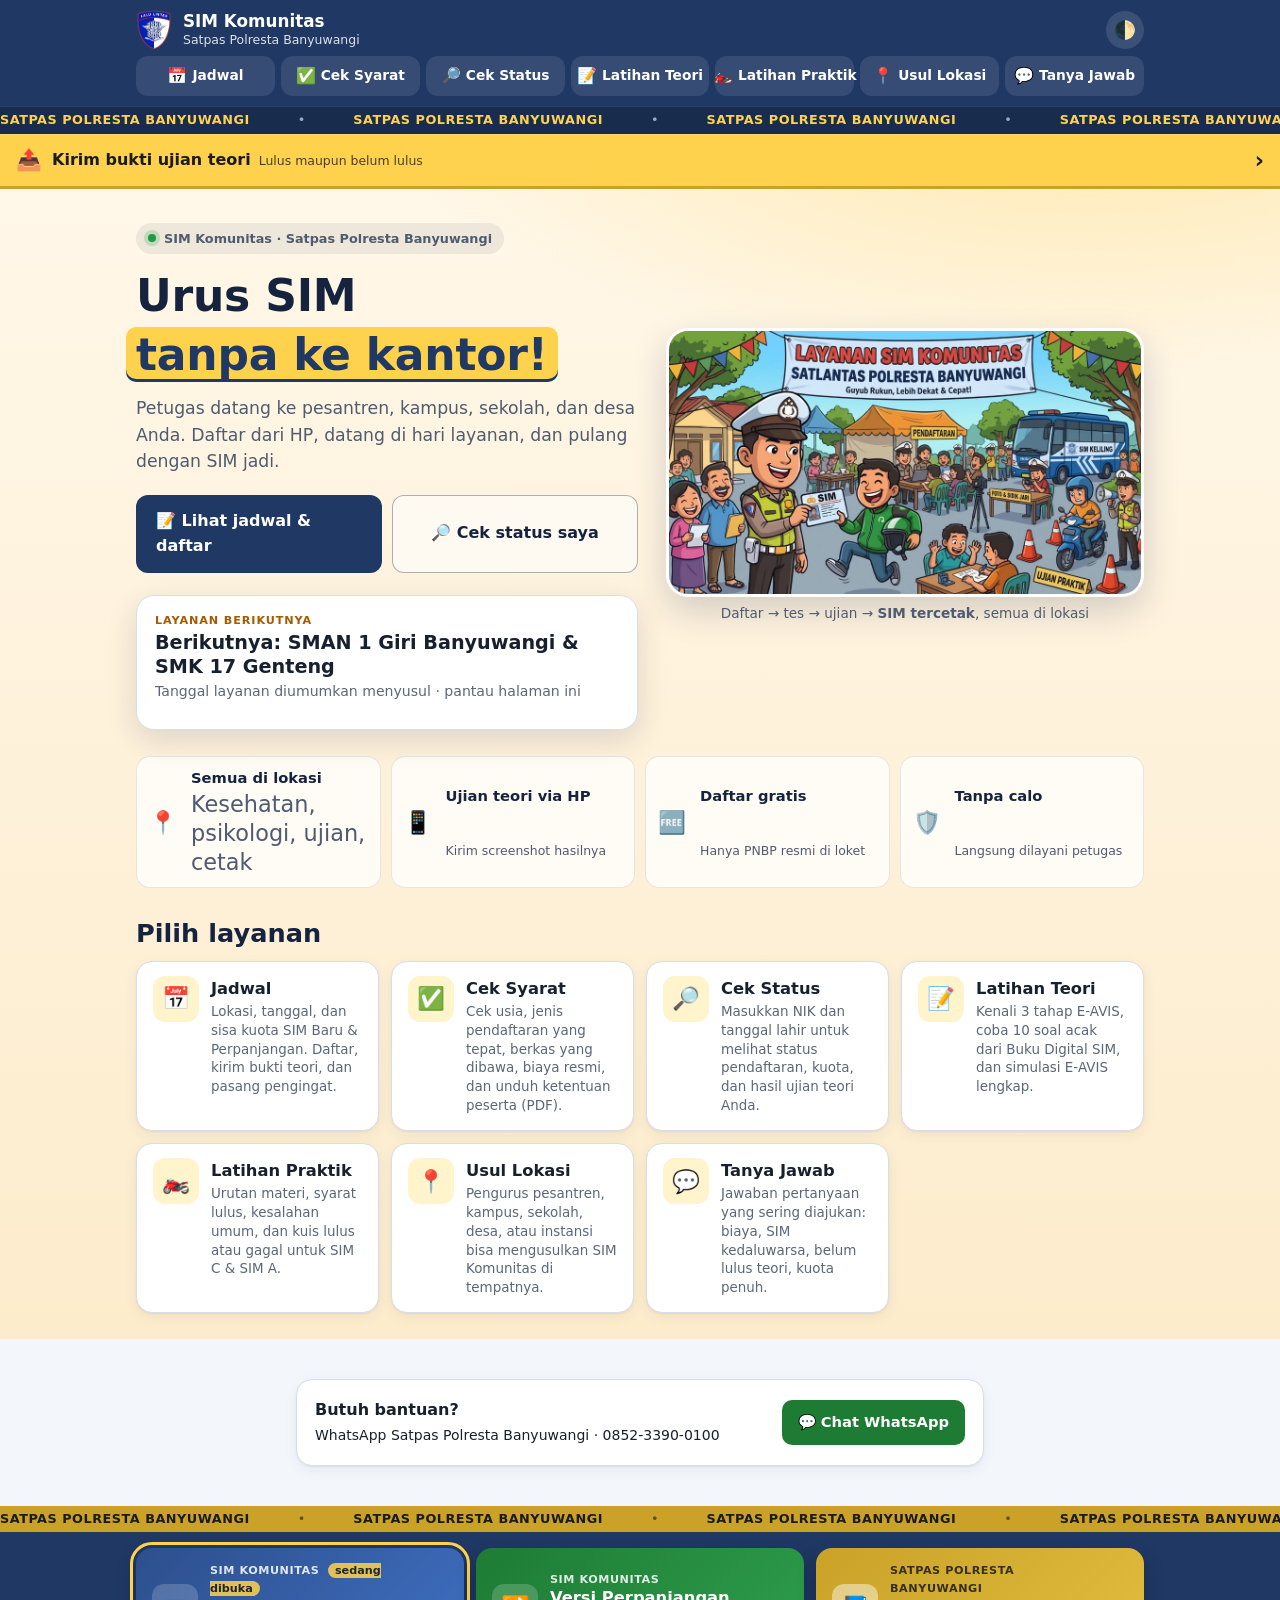
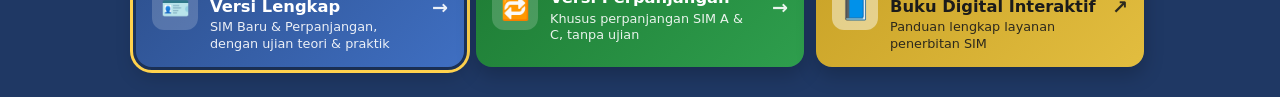
==== commit a42f7889: "Kirim Bukti Ujian Teori: satu bilah pop-up tersendiri di bagian atas (menggantikan 4 tombol di Beran" ====
--- a/index.html
+++ b/index.html
@@ -46,6 +46,9 @@
   <div class="ticker ticker-atas" role="marquee" aria-label="Info Satpas Polresta Banyuwangi">
     <div class="ticker-jalur"><div class="ticker-isi"><span class="ti"><b>SATPAS POLRESTA BANYUWANGI</b></span><span class="ti"><b>SATPAS POLRESTA BANYUWANGI</b></span><span class="ti"><b>SATPAS POLRESTA BANYUWANGI</b></span><span class="ti"><b>SATPAS POLRESTA BANYUWANGI</b></span></div><div class="ticker-isi" aria-hidden="true"><span class="ti"><b>SATPAS POLRESTA BANYUWANGI</b></span><span class="ti"><b>SATPAS POLRESTA BANYUWANGI</b></span><span class="ti"><b>SATPAS POLRESTA BANYUWANGI</b></span><span class="ti"><b>SATPAS POLRESTA BANYUWANGI</b></span></div></div>
   </div>
+  <button type="button" class="bilah-bukti" data-buka-bukti data-hanya="A" aria-haspopup="dialog">
+    <span class="bb-ikon" aria-hidden="true">📤</span><span class="bb-teks"><b>Kirim bukti ujian teori</b><small>Lulus maupun belum lulus</small></span><span class="bb-panah" aria-hidden="true">›</span>
+  </button>
 </header>
 
 <main>
@@ -59,7 +62,6 @@
         <div class="cta">
           <a class="tombol besar" href="#jadwal">📝 Lihat jadwal &amp; daftar</a>
           <a class="tombol besar garis" href="#status">🔎 Cek status saya</a>
-          <a class="tombol besar garis" href="#bukti" data-buka-bukti data-hanya="A">📤 Kirim bukti ujian teori</a>
         </div>
 
         <article class="tiket" id="tiket" aria-live="polite">
@@ -106,7 +108,6 @@
       <div class="layanan">
         <a class="layanan-kartu" href="#jadwal"><span class="lk-ikon">📅</span><b>Jadwal</b><small><span data-hanya="A">Lokasi, tanggal, dan sisa kuota SIM Baru &amp; Perpanjangan. Daftar, kirim bukti teori, dan pasang pengingat.</span><span data-hanya="B">Lokasi, tanggal, dan sisa kuota Perpanjangan. Daftar, petunjuk arah, dan pasang pengingat.</span></small></a>
         <a class="layanan-kartu" href="#syarat"><span class="lk-ikon">✅</span><b>Cek Syarat</b><small>Cek usia, jenis pendaftaran yang tepat, berkas yang dibawa, biaya resmi, dan unduh ketentuan peserta (PDF).</small></a>
-        <a class="layanan-kartu" href="#bukti" data-buka-bukti data-hanya="A"><span class="lk-ikon">📤</span><b>Kirim Bukti Teori</b><small>Sudah ikut ujian teori? Kirim screenshot hasilnya, lulus maupun belum lulus, supaya petugas langsung mencocokkan data.</small></a>
         <a class="layanan-kartu" href="#status"><span class="lk-ikon">🔎</span><b>Cek Status</b><small data-hanya="A">Masukkan NIK dan tanggal lahir untuk melihat status pendaftaran, kuota, dan hasil ujian teori Anda.</small><small data-hanya="B">Masukkan NIK dan tanggal lahir untuk melihat status pendaftaran, kuota, masa berlaku SIM lama, dan berkas yang dibawa.</small></a>
         <a class="layanan-kartu" data-hanya="A" href="#teori"><span class="lk-ikon">📝</span><b>Latihan Teori</b><small>Kenali 3 tahap E-AVIS, coba 10 soal acak dari Buku Digital SIM, dan simulasi E-AVIS lengkap.</small></a>
         <a class="layanan-kartu" data-hanya="A" href="#praktik"><span class="lk-ikon">🏍️</span><b>Latihan Praktik</b><small>Urutan materi, syarat lulus, kesalahan umum, dan kuis lulus atau gagal untuk SIM C &amp; SIM A.</small></a>
@@ -122,7 +123,6 @@
       <h2>Jadwal &amp; sisa kuota</h2>
       <div class="pengumuman" data-pengumuman hidden></div>
       <p class="sub" id="jadwalInfo">Memuat jadwal…</p>
-      <p class="ajak-bukti" data-hanya="A"><button type="button" class="tombol kecil" data-buka-bukti>📤 Kirim bukti ujian teori</button> <span>Sudah ujian teori? Kirim screenshot hasilnya, lulus maupun belum lulus.</span></p>
       <div class="grid" id="daftarJadwal" aria-live="polite"></div>
       <p class="kecil redup" id="jadwalHabis" hidden>Jadwal SIM Komunitas periode ini sudah selesai. Info jadwal berikutnya lewat WhatsApp Satpas <a data-wa href="#">0852-3390-0100</a>.</p>
       <p class="ajak-usul">Belum ada jadwal di dekat Anda? <a href="#usulan">📍 Usulkan lokasi Anda</a></p>
@@ -324,8 +324,7 @@
         <div><b>50 menit</b><small>total waktu</small></div>
         <div><b>≥ 70</b><small>nilai lulus</small></div>
       </div>
-      <p class="kecil redup">Nilai lulus paling rendah 70 (Pasal 15 Perpol 5/2021). E-AVIS dapat dikerjakan pada perangkat Satpas atau gawai milik pemohon (Pasal 14 ayat 2 Perpol 2/2023). <b>Peserta SIM Komunitas:</b> setelah ujian, simpan screenshot hasilnya lalu kirim lewat tombol di bawah ini.</p>
-      <p><button type="button" class="tombol" data-buka-bukti>📤 Kirim bukti ujian teori</button></p>
+      <p class="kecil redup">Nilai lulus paling rendah 70 (Pasal 15 Perpol 5/2021). E-AVIS dapat dikerjakan pada perangkat Satpas atau gawai milik pemohon (Pasal 14 ayat 2 Perpol 2/2023). <b>Peserta SIM Komunitas:</b> setelah ujian, simpan screenshot hasilnya lalu kirim lewat tombol <i>📤 Kirim bukti ujian teori</i> di bagian atas halaman.</p>
       <h3 class="judul-latihan">Latihan kilat 10 soal</h3>
       <div class="panel" id="kuis">
         <div class="pilihan" id="kuisGol">
--- a/style.css
+++ b/style.css
@@ -483,4 +483,12 @@
   .popup.pop-bukti { width: calc(100vw - 24px); height: fit-content; max-height: calc(100dvh - 24px); margin: auto; inset: 0; border-radius: 20px; }
   .pop-bukti .pp-kepala { padding-top: 14px; }
 }
-.ajak-bukti { display: flex; flex-wrap: wrap; align-items: center; gap: 8px 12px; margin: 0 0 14px; font-size: .9rem; }
+/* Tombol pop-up Kirim Bukti: bilah tersendiri di bagian atas, ikut menempel bersama kepala halaman (Versi A) */
+.bilah-bukti { display: flex; align-items: center; gap: 10px; width: 100%; padding: 8px 16px; border: 0; border-top: 1px solid rgba(255,255,255,.15);
+  background: #ffd24d; color: #1b1b1b; font: inherit; text-align: left; cursor: pointer; }
+.bilah-bukti:hover { background: #ffdc70; }
+.bilah-bukti:focus-visible { outline: 3px solid #fff; outline-offset: -3px; }
+.bilah-bukti .bb-ikon { font-size: 1.3rem; }
+.bilah-bukti .bb-teks { flex: 1; display: flex; flex-wrap: wrap; align-items: baseline; gap: 2px 8px; }
+.bilah-bukti small { font-size: .78rem; opacity: .8; }
+.bilah-bukti .bb-panah { font-size: 1.4rem; font-weight: 700; }
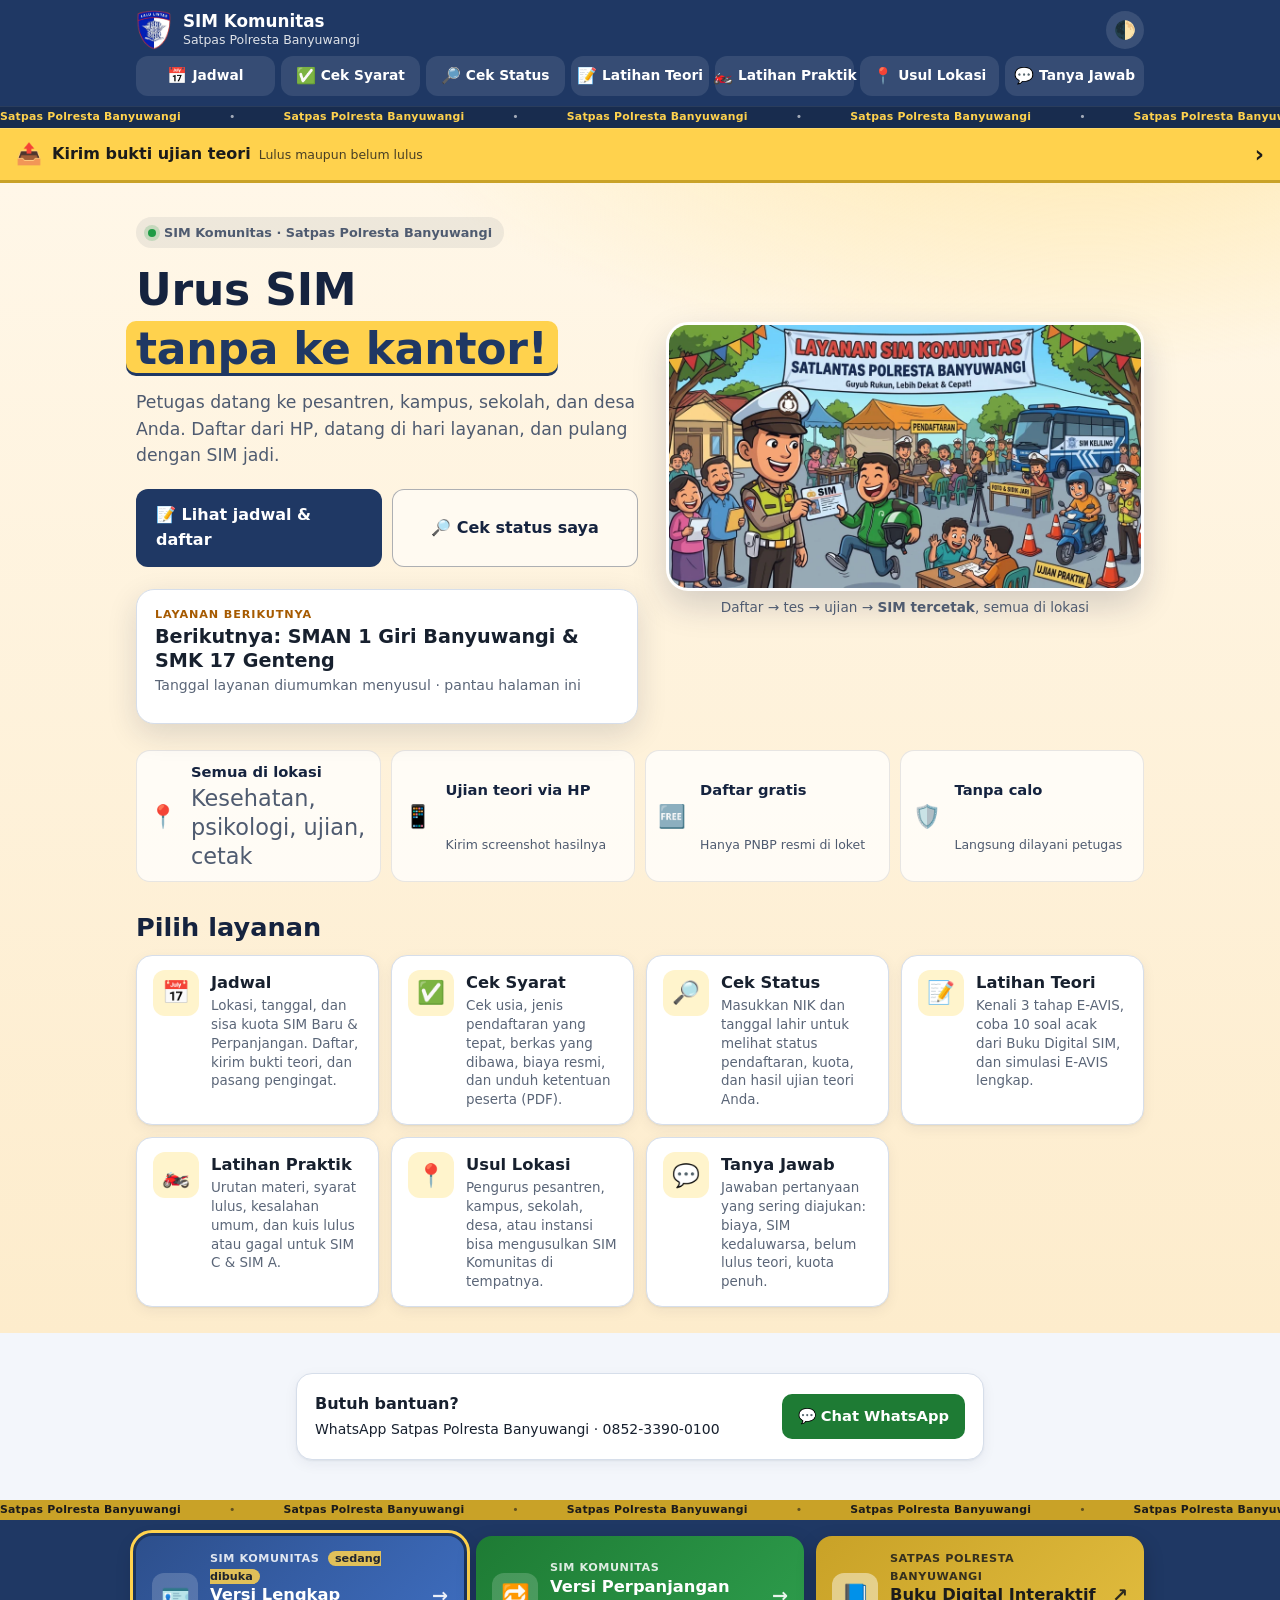
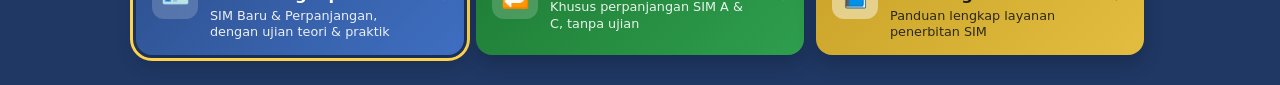
==== commit 04654d48: "Teks berjalan header & footer: 'Satpas Polresta Banyuwangi' (huruf biasa) dan lebih kecil Co-Authore" ====
--- a/index.html
+++ b/index.html
@@ -44,7 +44,7 @@
     <a href="#tanya"><span aria-hidden="true">💬</span>Tanya Jawab</a>
   </nav>
   <div class="ticker ticker-atas" role="marquee" aria-label="Info Satpas Polresta Banyuwangi">
-    <div class="ticker-jalur"><div class="ticker-isi"><span class="ti"><b>SATPAS POLRESTA BANYUWANGI</b></span><span class="ti"><b>SATPAS POLRESTA BANYUWANGI</b></span><span class="ti"><b>SATPAS POLRESTA BANYUWANGI</b></span><span class="ti"><b>SATPAS POLRESTA BANYUWANGI</b></span></div><div class="ticker-isi" aria-hidden="true"><span class="ti"><b>SATPAS POLRESTA BANYUWANGI</b></span><span class="ti"><b>SATPAS POLRESTA BANYUWANGI</b></span><span class="ti"><b>SATPAS POLRESTA BANYUWANGI</b></span><span class="ti"><b>SATPAS POLRESTA BANYUWANGI</b></span></div></div>
+    <div class="ticker-jalur"><div class="ticker-isi"><span class="ti"><b>Satpas Polresta Banyuwangi</b></span><span class="ti"><b>Satpas Polresta Banyuwangi</b></span><span class="ti"><b>Satpas Polresta Banyuwangi</b></span><span class="ti"><b>Satpas Polresta Banyuwangi</b></span></div><div class="ticker-isi" aria-hidden="true"><span class="ti"><b>Satpas Polresta Banyuwangi</b></span><span class="ti"><b>Satpas Polresta Banyuwangi</b></span><span class="ti"><b>Satpas Polresta Banyuwangi</b></span><span class="ti"><b>Satpas Polresta Banyuwangi</b></span></div></div>
   </div>
   <button type="button" class="bilah-bukti" data-buka-bukti data-hanya="A" aria-haspopup="dialog">
     <span class="bb-ikon" aria-hidden="true">📤</span><span class="bb-teks"><b>Kirim bukti ujian teori</b><small>Lulus maupun belum lulus</small></span><span class="bb-panah" aria-hidden="true">›</span>
@@ -381,7 +381,7 @@
 
 <footer>
   <div class="ticker ticker-bawah" role="marquee" aria-label="Info Satpas Polresta Banyuwangi">
-    <div class="ticker-jalur"><div class="ticker-isi"><span class="ti"><b>SATPAS POLRESTA BANYUWANGI</b></span><span class="ti"><b>SATPAS POLRESTA BANYUWANGI</b></span><span class="ti"><b>SATPAS POLRESTA BANYUWANGI</b></span><span class="ti"><b>SATPAS POLRESTA BANYUWANGI</b></span></div><div class="ticker-isi" aria-hidden="true"><span class="ti"><b>SATPAS POLRESTA BANYUWANGI</b></span><span class="ti"><b>SATPAS POLRESTA BANYUWANGI</b></span><span class="ti"><b>SATPAS POLRESTA BANYUWANGI</b></span><span class="ti"><b>SATPAS POLRESTA BANYUWANGI</b></span></div></div>
+    <div class="ticker-jalur"><div class="ticker-isi"><span class="ti"><b>Satpas Polresta Banyuwangi</b></span><span class="ti"><b>Satpas Polresta Banyuwangi</b></span><span class="ti"><b>Satpas Polresta Banyuwangi</b></span><span class="ti"><b>Satpas Polresta Banyuwangi</b></span></div><div class="ticker-isi" aria-hidden="true"><span class="ti"><b>Satpas Polresta Banyuwangi</b></span><span class="ti"><b>Satpas Polresta Banyuwangi</b></span><span class="ti"><b>Satpas Polresta Banyuwangi</b></span><span class="ti"><b>Satpas Polresta Banyuwangi</b></span></div></div>
   </div>
   <div class="wrap">
     <nav class="ft-tautan" aria-label="Versi portal dan Buku Digital">
--- a/style.css
+++ b/style.css
@@ -326,17 +326,17 @@
 @media (max-width: 420px) { .pasang { grid-template-columns: 48px 1fr; } .pasang-ikon img { width: 48px; height: 48px; } .pasang-atas { padding: 0 10px; } }
 
 /* ================= RUNNING TEXT ================= */
-.ticker { overflow: hidden; white-space: nowrap; font-size: .8rem; line-height: 1; }
+.ticker { overflow: hidden; white-space: nowrap; font-size: .68rem; line-height: 1; }
 .ticker-atas { background: rgba(0,0,0,.22); color: #fff; border-top: 1px solid rgba(255,255,255,.08); }
 .ticker-bawah { background: #c9a227; color: #1b1b1b; margin: -22px 0 16px; }
 .ticker-jalur { display: flex; width: max-content; animation: berjalan 48s linear infinite; }
 .ticker:hover .ticker-jalur, .ticker:focus-within .ticker-jalur { animation-play-state: paused; }
 .ticker-isi { display: flex; flex: none; }
-.ti { padding: 7px 0; }
+.ti { padding: 5px 0; }
 .ti::after { content: "•"; margin: 0 48px; opacity: .6; }
 .ti:empty { display: none; }
-.ticker-atas .ti b { color: #ffd24d; letter-spacing: .04em; }
-.ticker-bawah .ti b { letter-spacing: .04em; }
+.ticker-atas .ti b { color: #ffd24d; letter-spacing: .02em; font-weight: 600; }
+.ticker-bawah .ti b { letter-spacing: .02em; font-weight: 600; }
 @keyframes berjalan { from { transform: translateX(0); } to { transform: translateX(-50%); } }
 @media (prefers-reduced-motion: reduce) {
   .ticker-jalur { animation: none; width: auto; }
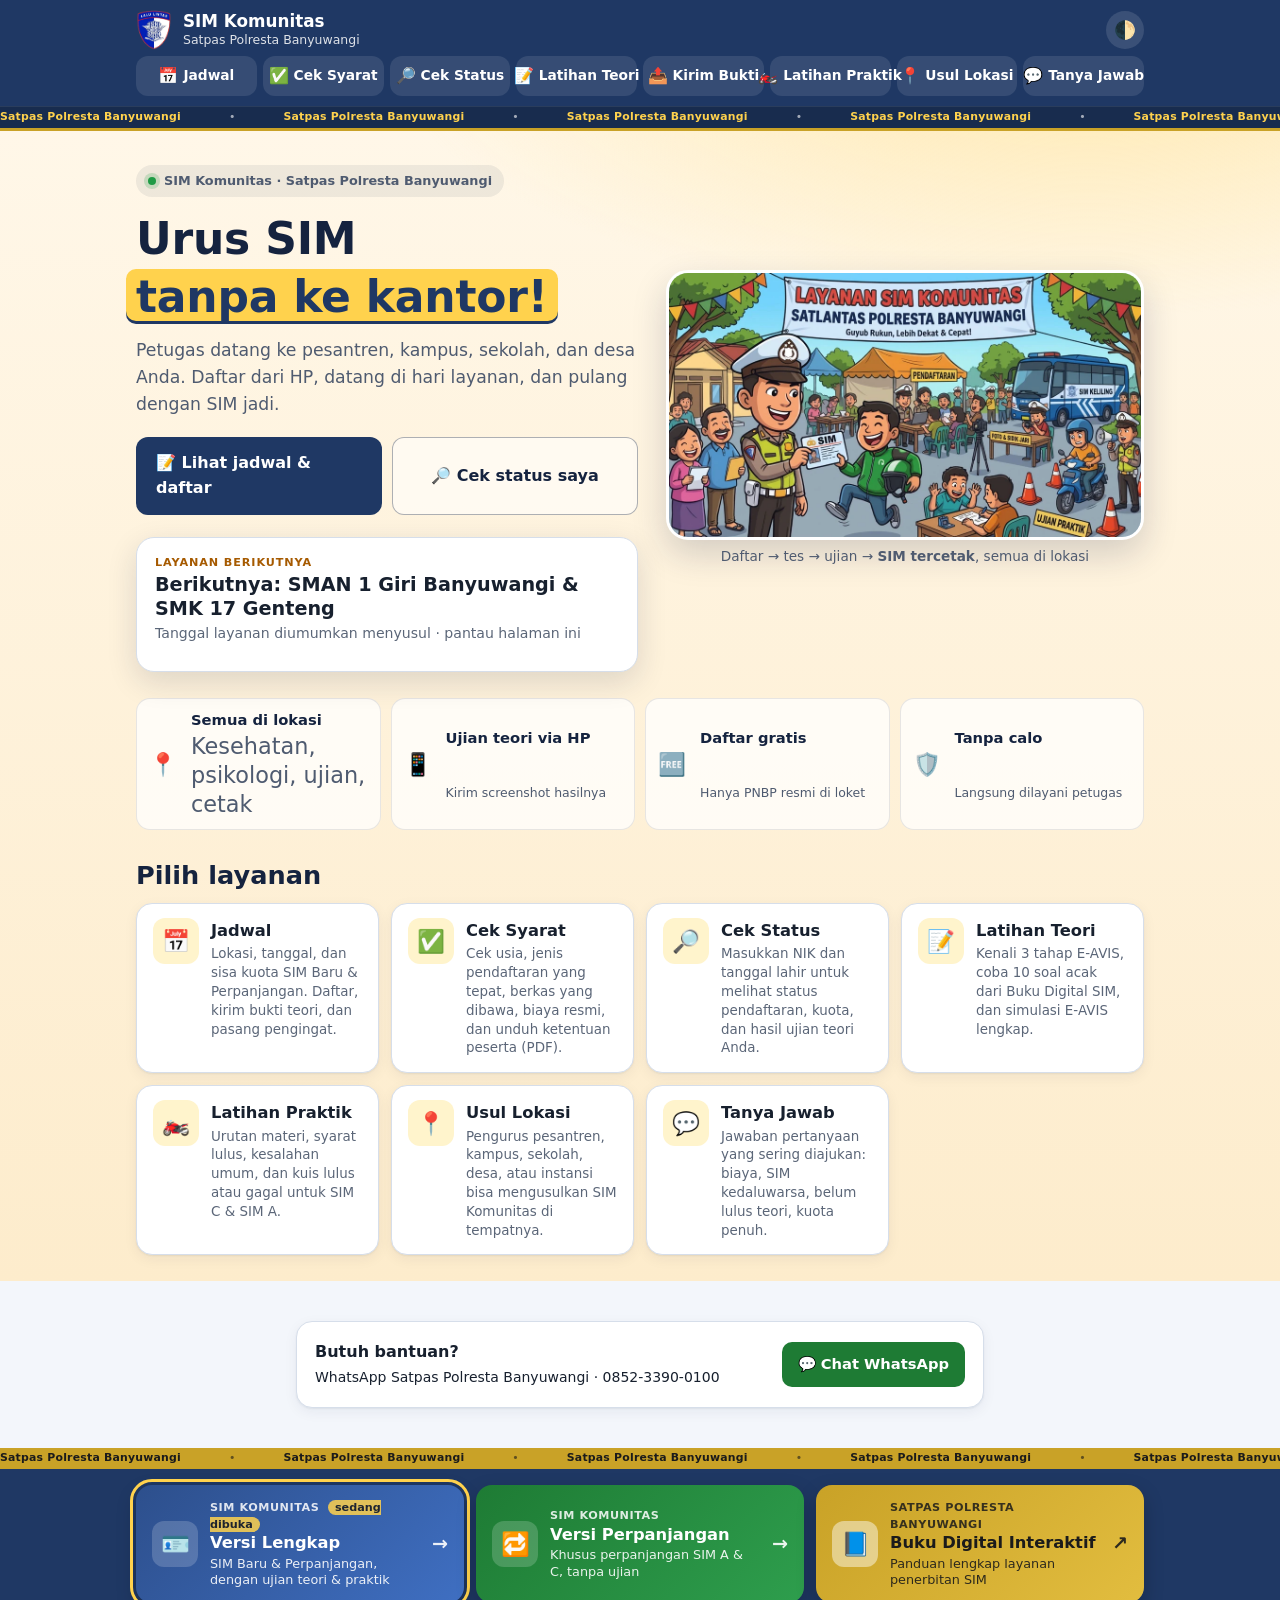
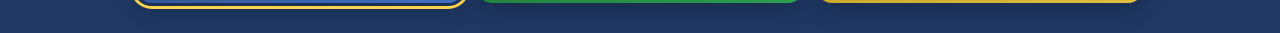
==== commit a3f2d0af: "Kirim Bukti jadi menu ke-8 di menu atas (sejajar Jadwal, Cek Syarat, dst.), bilah kuning dihapus Co-" ====
--- a/index.html
+++ b/index.html
@@ -39,6 +39,7 @@
     <a href="#syarat"><span aria-hidden="true">✅</span>Cek Syarat</a>
     <a href="#status"><span aria-hidden="true">🔎</span>Cek Status</a>
     <a href="#teori" data-hanya="A"><span aria-hidden="true">📝</span>Latihan Teori</a>
+    <a href="#bukti" data-buka-bukti data-hanya="A" aria-haspopup="dialog"><span aria-hidden="true">📤</span>Kirim Bukti</a>
     <a href="#praktik" data-hanya="A"><span aria-hidden="true">🏍️</span>Latihan Praktik</a>
     <a href="#usulan"><span aria-hidden="true">📍</span>Usul Lokasi</a>
     <a href="#tanya"><span aria-hidden="true">💬</span>Tanya Jawab</a>
@@ -46,9 +47,6 @@
   <div class="ticker ticker-atas" role="marquee" aria-label="Info Satpas Polresta Banyuwangi">
     <div class="ticker-jalur"><div class="ticker-isi"><span class="ti"><b>Satpas Polresta Banyuwangi</b></span><span class="ti"><b>Satpas Polresta Banyuwangi</b></span><span class="ti"><b>Satpas Polresta Banyuwangi</b></span><span class="ti"><b>Satpas Polresta Banyuwangi</b></span></div><div class="ticker-isi" aria-hidden="true"><span class="ti"><b>Satpas Polresta Banyuwangi</b></span><span class="ti"><b>Satpas Polresta Banyuwangi</b></span><span class="ti"><b>Satpas Polresta Banyuwangi</b></span><span class="ti"><b>Satpas Polresta Banyuwangi</b></span></div></div>
   </div>
-  <button type="button" class="bilah-bukti" data-buka-bukti data-hanya="A" aria-haspopup="dialog">
-    <span class="bb-ikon" aria-hidden="true">📤</span><span class="bb-teks"><b>Kirim bukti ujian teori</b><small>Lulus maupun belum lulus</small></span><span class="bb-panah" aria-hidden="true">›</span>
-  </button>
 </header>
 
 <main>
@@ -324,7 +322,7 @@
         <div><b>50 menit</b><small>total waktu</small></div>
         <div><b>≥ 70</b><small>nilai lulus</small></div>
       </div>
-      <p class="kecil redup">Nilai lulus paling rendah 70 (Pasal 15 Perpol 5/2021). E-AVIS dapat dikerjakan pada perangkat Satpas atau gawai milik pemohon (Pasal 14 ayat 2 Perpol 2/2023). <b>Peserta SIM Komunitas:</b> setelah ujian, simpan screenshot hasilnya lalu kirim lewat tombol <i>📤 Kirim bukti ujian teori</i> di bagian atas halaman.</p>
+      <p class="kecil redup">Nilai lulus paling rendah 70 (Pasal 15 Perpol 5/2021). E-AVIS dapat dikerjakan pada perangkat Satpas atau gawai milik pemohon (Pasal 14 ayat 2 Perpol 2/2023). <b>Peserta SIM Komunitas:</b> setelah ujian, simpan screenshot hasilnya lalu kirim lewat menu <i>📤 Kirim Bukti</i> di bagian atas halaman.</p>
       <h3 class="judul-latihan">Latihan kilat 10 soal</h3>
       <div class="panel" id="kuis">
         <div class="pilihan" id="kuisGol">
--- a/style.css
+++ b/style.css
@@ -41,7 +41,7 @@
 .atas-isi b { display: block; font-size: 1.05rem; line-height: 1.15; }
 .atas-isi small { display: block; opacity: .85; font-size: .78rem; line-height: 1.2; margin-top: 1px; }
 .tema { margin-left: auto; background: rgba(255,255,255,.12); color: #fff; border: 0; border-radius: 999px; width: 38px; height: 38px; font-size: 1.1rem; cursor: pointer; }
-.menu { display: grid; grid-template-columns: repeat(7, minmax(0, 1fr)); gap: 6px; padding-bottom: 10px; }
+.menu { display: grid; grid-template-columns: repeat(8, minmax(0, 1fr)); gap: 6px; padding-bottom: 10px; } /* Versi A: 8 menu termasuk Kirim Bukti */
 .menu a { display: flex; align-items: center; justify-content: center; gap: 6px; min-height: 40px; color: #fff; text-decoration: none; font-size: .9rem; font-weight: 700; padding: 8px 6px; border-radius: 12px; background: rgba(255,255,255,.1); text-align: center; line-height: 1.15; }
 .menu a span { font-size: 1rem; }
 .menu a.aktif { background: #c9a227; color: #1b1b1b; }
@@ -483,12 +483,3 @@
   .popup.pop-bukti { width: calc(100vw - 24px); height: fit-content; max-height: calc(100dvh - 24px); margin: auto; inset: 0; border-radius: 20px; }
   .pop-bukti .pp-kepala { padding-top: 14px; }
 }
-/* Tombol pop-up Kirim Bukti: bilah tersendiri di bagian atas, ikut menempel bersama kepala halaman (Versi A) */
-.bilah-bukti { display: flex; align-items: center; gap: 10px; width: 100%; padding: 8px 16px; border: 0; border-top: 1px solid rgba(255,255,255,.15);
-  background: #ffd24d; color: #1b1b1b; font: inherit; text-align: left; cursor: pointer; }
-.bilah-bukti:hover { background: #ffdc70; }
-.bilah-bukti:focus-visible { outline: 3px solid #fff; outline-offset: -3px; }
-.bilah-bukti .bb-ikon { font-size: 1.3rem; }
-.bilah-bukti .bb-teks { flex: 1; display: flex; flex-wrap: wrap; align-items: baseline; gap: 2px 8px; }
-.bilah-bukti small { font-size: .78rem; opacity: .8; }
-.bilah-bukti .bb-panah { font-size: 1.4rem; font-weight: 700; }
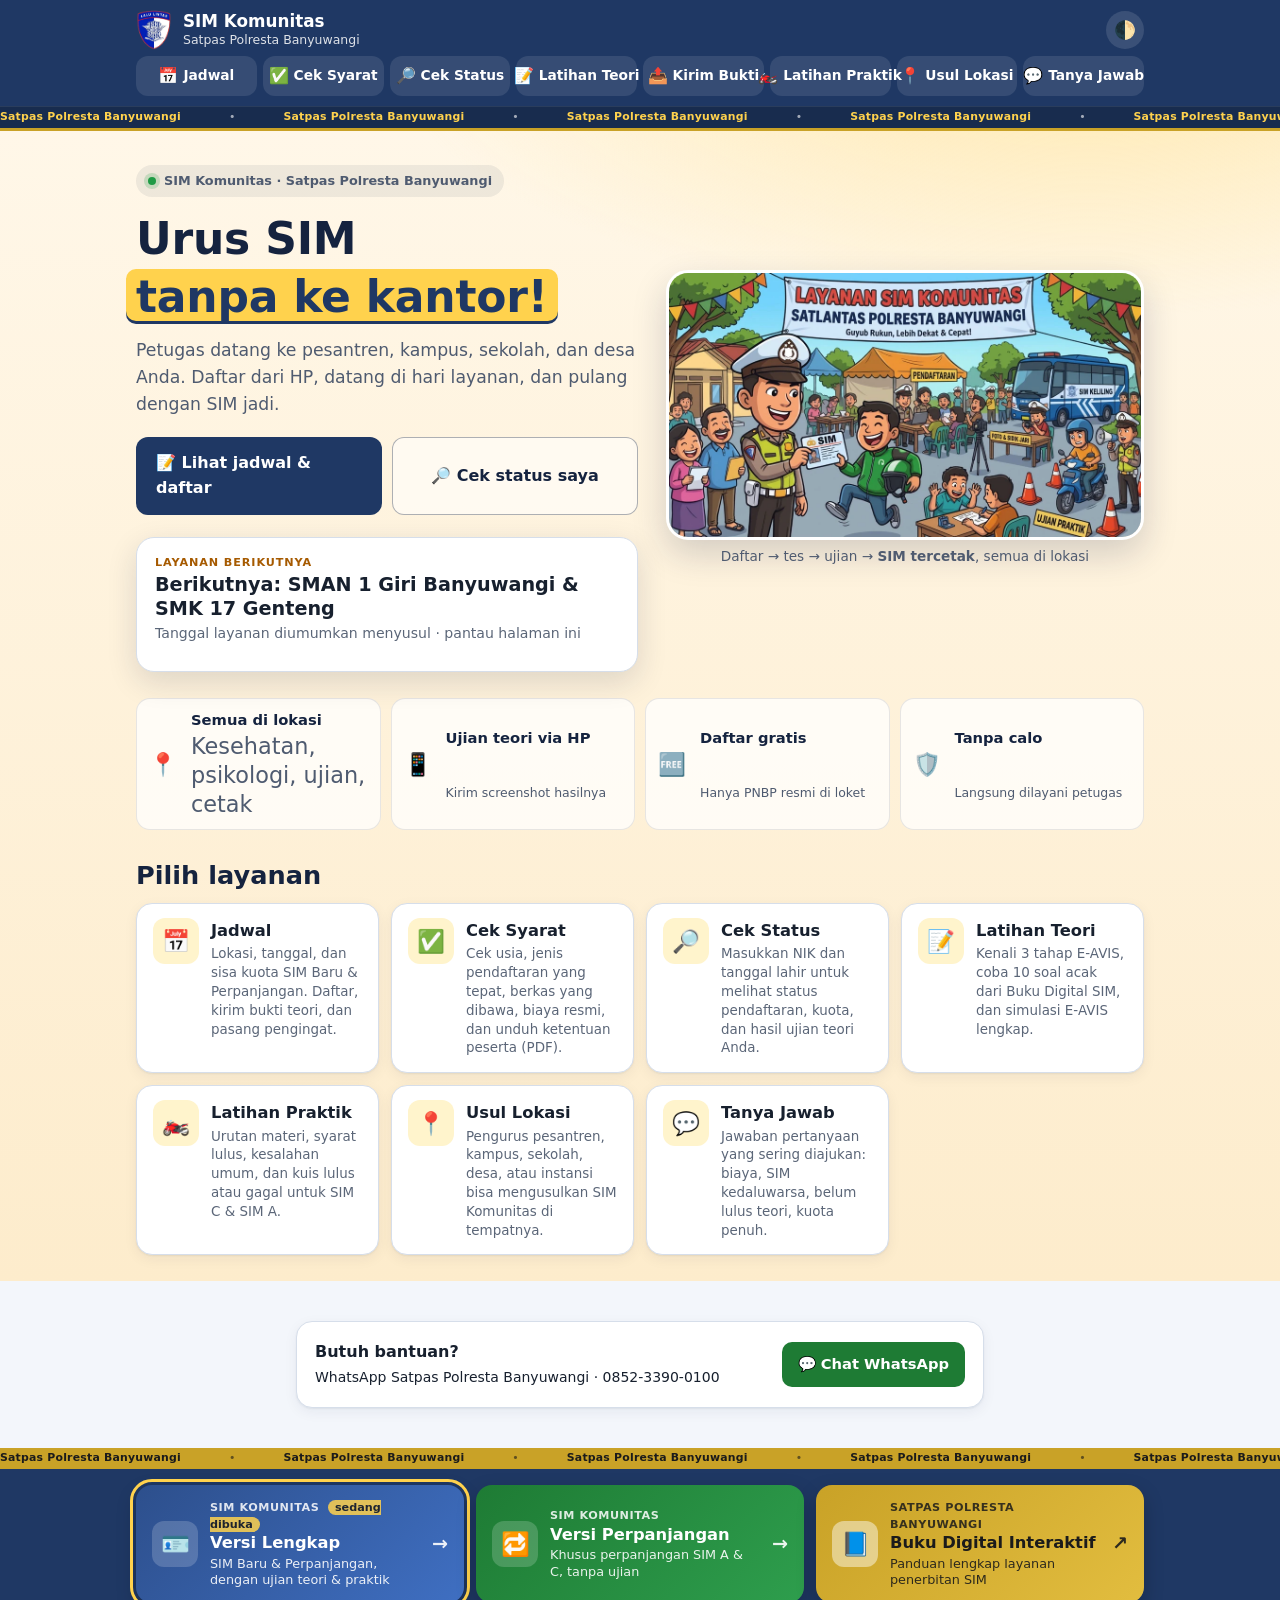
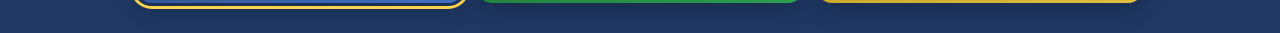
==== commit 82b3b600: "Kirim Bukti Ujian Teori pindah ke portal (bukti/), menu & kartu jadwal mengarah ke halaman portal Co" ====
--- a/index.html
+++ b/index.html
@@ -434,7 +434,7 @@
       <li>Pilih screenshot hasil ujian teori, tekan <b>Kirim</b>, lalu tunjukkan layar hijau ke petugas.</li>
     </ol>
     <div class="pb-aksi">
-      <a class="tombol" id="pbKirim" href="https://satpasbwi-sim.github.io/bukusimbwi/bukti/?lok=SIMLING" target="_blank" rel="noopener">📤 Kirim bukti sekarang</a>
+      <a class="tombol" id="pbKirim" href="bukti/?lok=SIMLING">📤 Kirim bukti sekarang</a>
       <button type="button" class="tombol garis" data-tutup-bukti>Nanti saja</button>
     </div>
     <p class="kecil redup">Belum ujian? <a href="#teori" data-tutup-bukti>Coba Latihan Teori</a> dulu. Belum lulus? Tetap kirim; setelah ujian ulang, kirim lagi dengan nomor WhatsApp yang sama.</p>
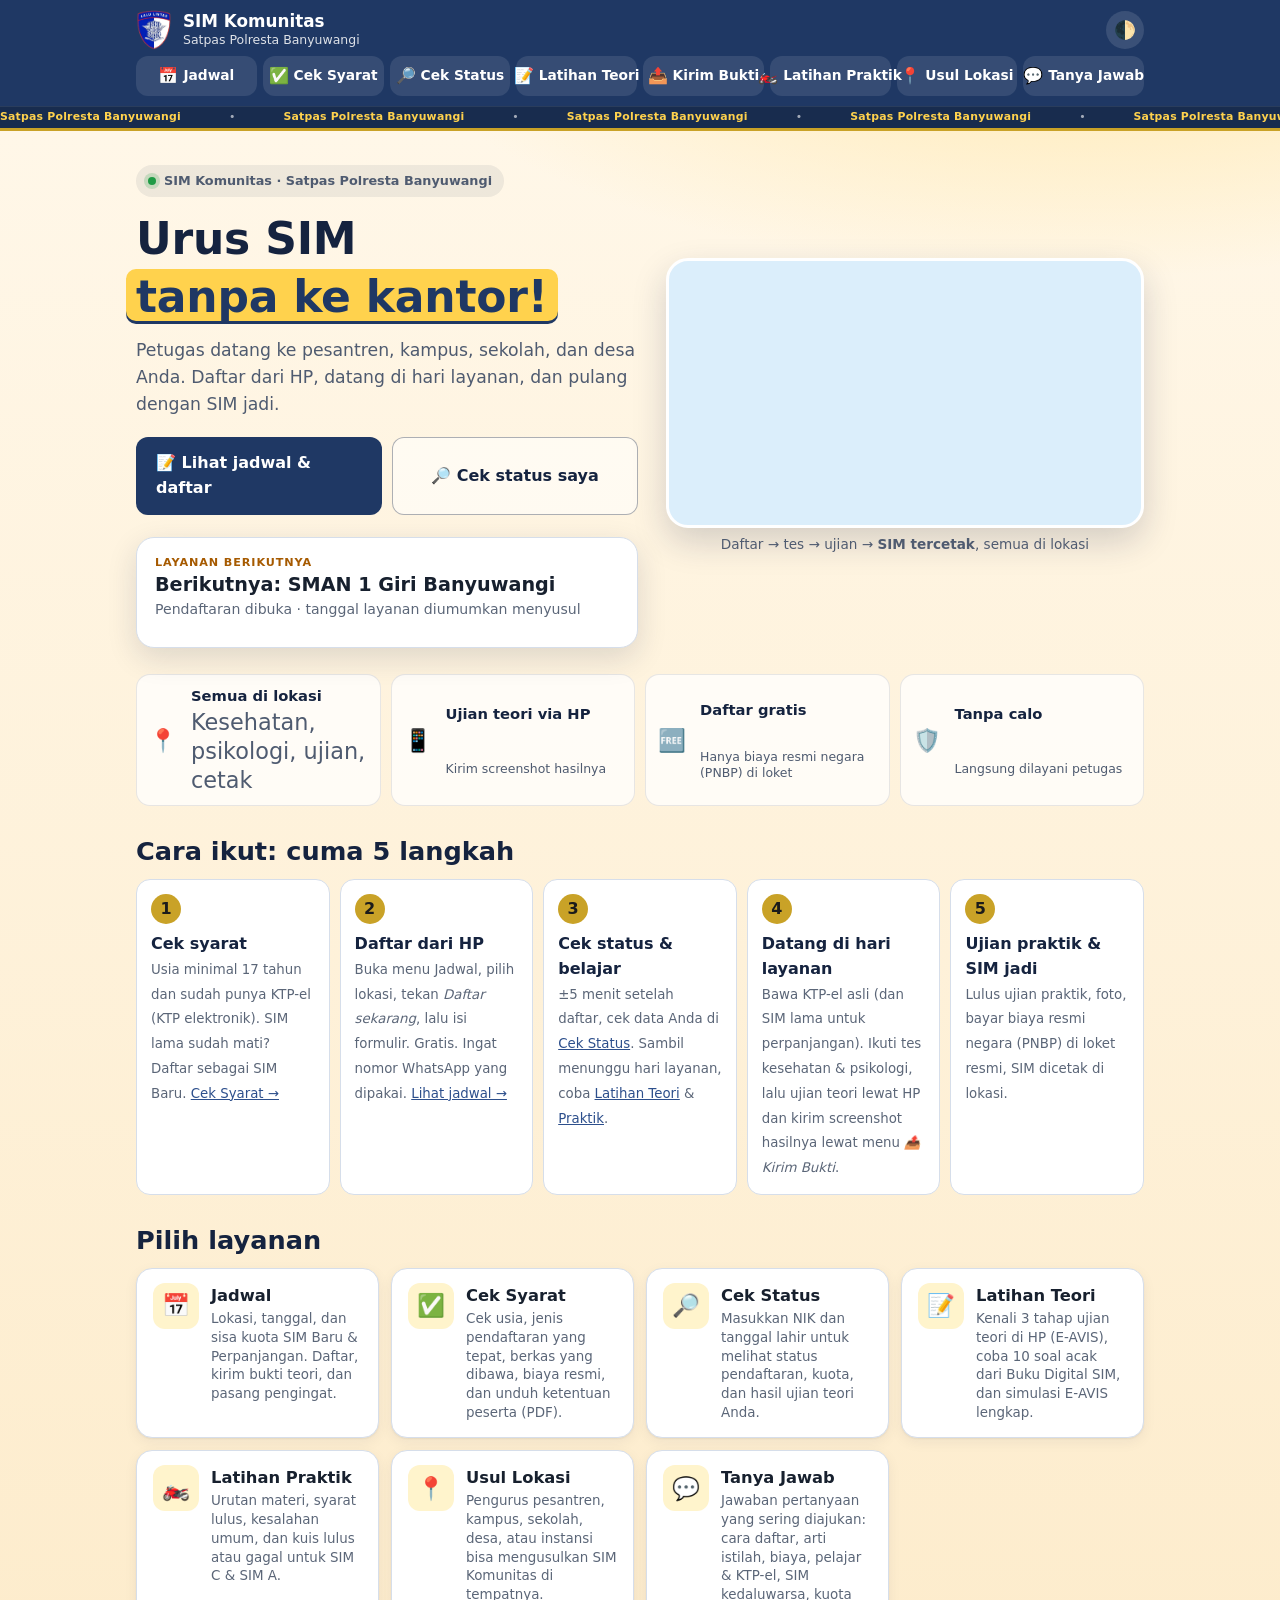
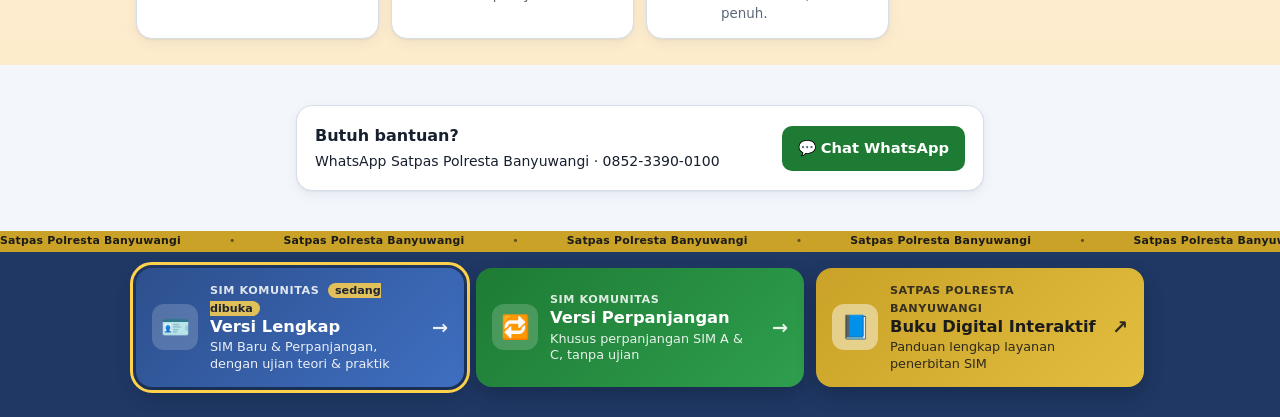
==== commit d9aaf5f7: "Portal lebih mudah untuk orang awam: Cara ikut 5 langkah di Beranda, pop-up Kirim Bukti hanya di har" ====
--- a/index.html
+++ b/index.html
@@ -88,7 +88,7 @@
         <li><span>📍</span><b>Semua di lokasi</b><small><span data-hanya="A">Kesehatan, psikologi, ujian, cetak</span><span data-hanya="B">Kesehatan, psikologi, foto, cetak</span></small></li>
         <li data-hanya="A"><span>📱</span><b>Ujian teori via HP</b><small>Kirim screenshot hasilnya</small></li>
         <li data-hanya="B"><span>✅</span><b>Tanpa ujian</b><small>Untuk SIM yang masih berlaku</small></li>
-        <li><span>🆓</span><b>Daftar gratis</b><small>Hanya PNBP resmi di loket</small></li>
+        <li><span>🆓</span><b>Daftar gratis</b><small>Hanya biaya resmi negara (PNBP) di loket</small></li>
         <li><span>🛡️</span><b>Tanpa calo</b><small>Langsung dilayani petugas</small></li>
       </ul>
     </div>
@@ -102,15 +102,17 @@
         </div>
       </div>
       <div class="pengumuman" data-pengumuman hidden></div>
+      <!-- Cara ikut: salinan daftar langkah dari bagian ALUR (diisi app.js) supaya pengunjung baru langsung paham urutannya -->
+      <div class="cara-ikut" id="caraIkut"></div>
       <h2 class="judul-layanan">Pilih layanan</h2>
       <div class="layanan">
         <a class="layanan-kartu" href="#jadwal"><span class="lk-ikon">📅</span><b>Jadwal</b><small><span data-hanya="A">Lokasi, tanggal, dan sisa kuota SIM Baru &amp; Perpanjangan. Daftar, kirim bukti teori, dan pasang pengingat.</span><span data-hanya="B">Lokasi, tanggal, dan sisa kuota Perpanjangan. Daftar, petunjuk arah, dan pasang pengingat.</span></small></a>
         <a class="layanan-kartu" href="#syarat"><span class="lk-ikon">✅</span><b>Cek Syarat</b><small>Cek usia, jenis pendaftaran yang tepat, berkas yang dibawa, biaya resmi, dan unduh ketentuan peserta (PDF).</small></a>
         <a class="layanan-kartu" href="#status"><span class="lk-ikon">🔎</span><b>Cek Status</b><small data-hanya="A">Masukkan NIK dan tanggal lahir untuk melihat status pendaftaran, kuota, dan hasil ujian teori Anda.</small><small data-hanya="B">Masukkan NIK dan tanggal lahir untuk melihat status pendaftaran, kuota, masa berlaku SIM lama, dan berkas yang dibawa.</small></a>
-        <a class="layanan-kartu" data-hanya="A" href="#teori"><span class="lk-ikon">📝</span><b>Latihan Teori</b><small>Kenali 3 tahap E-AVIS, coba 10 soal acak dari Buku Digital SIM, dan simulasi E-AVIS lengkap.</small></a>
+        <a class="layanan-kartu" data-hanya="A" href="#teori"><span class="lk-ikon">📝</span><b>Latihan Teori</b><small>Kenali 3 tahap ujian teori di HP (E-AVIS), coba 10 soal acak dari Buku Digital SIM, dan simulasi E-AVIS lengkap.</small></a>
         <a class="layanan-kartu" data-hanya="A" href="#praktik"><span class="lk-ikon">🏍️</span><b>Latihan Praktik</b><small>Urutan materi, syarat lulus, kesalahan umum, dan kuis lulus atau gagal untuk SIM C &amp; SIM A.</small></a>
         <a class="layanan-kartu" href="#usulan"><span class="lk-ikon">📍</span><b>Usul Lokasi</b><small>Pengurus pesantren, kampus, sekolah, desa, atau instansi bisa mengusulkan SIM Komunitas di tempatnya.</small></a>
-        <a class="layanan-kartu" href="#tanya"><span class="lk-ikon">💬</span><b>Tanya Jawab</b><small>Jawaban pertanyaan yang sering diajukan: biaya, SIM kedaluwarsa, belum lulus teori, kuota penuh.</small></a>
+        <a class="layanan-kartu" href="#tanya"><span class="lk-ikon">💬</span><b>Tanya Jawab</b><small>Jawaban pertanyaan yang sering diajukan: cara daftar, arti istilah, biaya, pelajar &amp; KTP-el, SIM kedaluwarsa, kuota penuh.</small></a>
       </div>
     </div>
   </section>
@@ -132,6 +134,7 @@
     <div class="wrap">
       <h2>Usulkan SIM Komunitas di tempat Anda <span class="chip emas chip-judul">BARU</span></h2>
       <p class="sub">Pengurus pondok pesantren, kampus, sekolah, desa, atau instansi bisa mengusulkan lokasi. Usulan masuk langsung ke petugas Satpas, lalu Anda dihubungi lewat WhatsApp untuk mengatur jadwal.</p>
+      <p class="usul-warga">🙋 <b>Warga biasa juga boleh mengusulkan.</b> Bila bisa, ajak pengurus tempat itu (pengasuh pondok, kepala sekolah, kepala desa, pimpinan instansi) menjadi penanggung jawab, karena merekalah yang menyiapkan tempat.</p>
       <ol class="usulan-langkah">
         <li><b>Isi usulan</b><small>Kurang dari 2 menit</small></li>
         <li><b>Dihubungi petugas</b><small>Lewat WhatsApp penanggung jawab</small></li>
@@ -158,6 +161,7 @@
             <label><input type="radio" name="jenis" value="Lainnya"><span><b aria-hidden="true">✳️</b>Lainnya</span></label>
           </div>
         </fieldset>
+        <label class="isian" id="isianJenisLain">Sebutkan jenis tempat <input name="jenisLain" maxlength="60" placeholder="Contoh: karang taruna, paguyuban ojek, pasar"></label>
         <label class="isian">Nama tempat <input name="nama" maxlength="120" placeholder="Contoh: Ponpes Darul Ulum" required></label>
         <div class="dua-kolom">
           <label class="isian">Kecamatan
@@ -198,10 +202,10 @@
         </div>
         <label class="isian">Nomor WhatsApp penanggung jawab <input name="wa" inputmode="tel" autocomplete="tel" maxlength="16" placeholder="0812xxxxxxxx" required></label>
         <div class="dua-kolom">
-          <label class="isian" data-hanya="A" data-perkiraan-baru>Perkiraan peserta SIM Baru <input name="baru" type="number" inputmode="numeric" min="0" max="2000" value="0"></label>
-          <label class="isian">Perkiraan peserta Perpanjangan <input name="perpanjangan" type="number" inputmode="numeric" min="0" max="2000" value="0"></label>
-        </div>
-        <label class="isian">Usulan tanggal <span class="opsional">(opsional)</span><input name="tanggal" type="date"></label>
+          <label class="isian" data-hanya="A" data-perkiraan-baru>Perkiraan peserta SIM Baru <input name="baru" type="number" inputmode="numeric" min="0" max="2000" placeholder="Contoh: 40"></label>
+          <label class="isian">Perkiraan peserta Perpanjangan <input name="perpanjangan" type="number" inputmode="numeric" min="0" max="2000" placeholder="Contoh: 10"></label>
+        </div>
+        <label class="isian">Usulan tanggal <span class="opsional">(opsional)</span><small class="petunjuk">Paling cepat 7 hari dari hari ini; sebaiknya ±14 hari agar ada waktu menyiapkan tempat dan peserta.</small><input name="tanggal" type="date"></label>
         <label class="isian">Catatan <span class="opsional">(opsional)</span><textarea name="catatan" rows="3" maxlength="500" placeholder="Misalnya: tersedia aula dan lapangan untuk ujian praktik"></textarea></label>
         <label class="jebakan" aria-hidden="true">Website <input name="website" tabindex="-1" autocomplete="off"></label>
         <label class="setuju"><input type="checkbox" name="setuju" required><span>Saya bersedia dihubungi petugas Satpas Polresta Banyuwangi lewat nomor di atas.</span></label>
@@ -210,7 +214,7 @@
       </form>
       <aside class="usulan-samping">
         <div class="panel">
-          <h3>Yang perlu disiapkan di lokasi</h3>
+          <h3>Sebelum mengusulkan, pastikan tempat Anda punya:</h3>
           <ul class="cek-lokasi">
             <li>Ruang untuk registrasi, tes kesehatan &amp; psikologi</li>
             <li>Area atau lapangan untuk ujian praktik</li>
@@ -220,10 +224,9 @@
           </ul>
           <p class="kecil redup">Lokasi dengan peserta lebih banyak dan tanggal yang longgar lebih mudah dijadwalkan.</p>
           <div class="samping-aksi">
-            <a class="tombol kecil" href="unduhan/Panduan-Koordinator-SIM-Komunitas-Banyuwangi.pdf" download>🧭 Panduan koordinator (PDF)</a>
-            <a class="tombol kecil garis" href="unduhan/panduan-koordinator.html" target="_blank" rel="noopener">👁 Baca panduan koordinator di layar</a>
-            <a class="tombol kecil garis" href="unduhan/Ketentuan-Peserta-SIM-Komunitas-Banyuwangi.pdf" download>📄 Ketentuan peserta (PDF)</a>
-            <a class="tombol kecil garis" href="unduhan/ketentuan-sim-komunitas.html" target="_blank" rel="noopener">👁 Baca panduan peserta di layar</a>
+            <a class="tombol kecil" href="unduhan/panduan-koordinator.html" target="_blank" rel="noopener">🧭 Panduan untuk penyelenggara</a>
+            <a class="tombol kecil garis" href="unduhan/ketentuan-sim-komunitas.html" target="_blank" rel="noopener">📄 Ketentuan untuk peserta</a>
+            <p class="kecil redup">Bisa dibaca di layar atau diunduh sebagai PDF dari halamannya.</p>
           </div>
         </div>
       </aside>
@@ -234,20 +237,20 @@
   <!-- ============ ALUR ============ -->
   <section class="bagian alt" data-panel="jadwal">
     <div class="wrap">
-      <h2>Alurnya cuma 5 langkah</h2>
+      <h2 class="alur-judul">Cara ikut: cuma 5 langkah</h2>
       <ol class="alur" data-hanya="A">
-        <li><b>Daftar online</b><small>Isi formulir sebelum hari layanan. Simpan nomor WhatsApp yang dipakai.</small></li>
-        <li><b>Belajar ujian teori</b><small>SIM Baru: kerjakan ujian teori lewat HP, simpan screenshot hasilnya.</small></li>
-        <li><b>Kirim bukti teori</b><small>Unggah screenshot lewat tombol <i>Kirim bukti</i> atau QR di lokasi.</small></li>
-        <li><b>Datang ke lokasi</b><small>Bawa KTP asli (dan SIM lama untuk perpanjangan). Tes kesehatan &amp; psikologi di tempat.</small></li>
-        <li><b>Ujian praktik &amp; cetak</b><small>Lulus ujian praktik, foto, bayar PNBP di loket resmi, SIM dicetak. <a href="#praktik">Latihan praktik →</a></small></li>
+        <li><b>Cek syarat</b><small>Usia minimal 17 tahun dan sudah punya KTP-el (KTP elektronik). SIM lama sudah mati? Daftar sebagai SIM Baru. <a href="#syarat">Cek Syarat →</a></small></li>
+        <li><b>Daftar dari HP</b><small>Buka menu Jadwal, pilih lokasi, tekan <i>Daftar sekarang</i>, lalu isi formulir. Gratis. Ingat nomor WhatsApp yang dipakai. <a href="#jadwal">Lihat jadwal →</a></small></li>
+        <li><b>Cek status &amp; belajar</b><small>±5 menit setelah daftar, cek data Anda di <a href="#status">Cek Status</a>. Sambil menunggu hari layanan, coba <a href="#teori">Latihan Teori</a> &amp; <a href="#praktik">Praktik</a>.</small></li>
+        <li><b>Datang di hari layanan</b><small>Bawa KTP-el asli (dan SIM lama untuk perpanjangan). Ikuti tes kesehatan &amp; psikologi, lalu ujian teori lewat HP dan kirim screenshot hasilnya lewat menu <i>📤 Kirim Bukti</i>.</small></li>
+        <li><b>Ujian praktik &amp; SIM jadi</b><small>Lulus ujian praktik, foto, bayar biaya resmi negara (PNBP) di loket resmi, SIM dicetak di lokasi.</small></li>
       </ol>
       <ol class="alur" data-hanya="B">
-        <li><b>Daftar online</b><small>Isi formulir sebelum hari layanan, pilih jenis permohonan Perpanjangan.</small></li>
-        <li><b>Siapkan berkas</b><small>KTP-el asli, SIM lama asli yang masih berlaku, bukti JKN/BPJS aktif.</small></li>
-        <li><b>Datang ke lokasi</b><small>Sesuai jadwal; tunjukkan berkas ke petugas registrasi.</small></li>
-        <li><b>Tes kesehatan &amp; psikologi</b><small>Diperiksa petugas di tempat. Tidak ada ujian teori &amp; praktik.</small></li>
-        <li><b>Foto, bayar &amp; cetak</b><small>Foto, bayar PNBP di loket resmi/BRIVA, SIM baru langsung dicetak.</small></li>
+        <li><b>Cek masa berlaku</b><small>SIM lama harus masih berlaku pada hari layanan. Sudah mati? Daftar sebagai SIM Baru. <a href="#syarat">Cek Syarat →</a></small></li>
+        <li><b>Daftar dari HP</b><small>Buka menu Jadwal, pilih lokasi, tekan <i>Daftar sekarang</i>, lalu isi formulir. Gratis. <a href="#jadwal">Lihat jadwal →</a></small></li>
+        <li><b>Siapkan berkas</b><small>KTP-el (KTP elektronik) asli, SIM lama asli, dan kartu BPJS Kesehatan (JKN) yang aktif. Cek data Anda di <a href="#status">Cek Status</a>.</small></li>
+        <li><b>Datang di hari layanan</b><small>Tunjukkan berkas ke petugas, lalu tes kesehatan &amp; psikologi di tempat. Tanpa ujian teori &amp; praktik.</small></li>
+        <li><b>Foto, bayar &amp; SIM jadi</b><small>Foto, bayar biaya resmi negara (PNBP) di loket resmi/BRIVA, SIM langsung dicetak.</small></li>
       </ol>
     </div>
   </section>
@@ -311,7 +314,7 @@
   <section id="teori" data-panel="teori" data-hanya="A" class="bagian">
     <div class="wrap sempit">
       <h2>Latihan ujian teori</h2>
-      <p class="sub">Ujian teori SIM memakai <b>E-AVIS</b> dan dapat dikerjakan lewat HP. Kenali tahapannya, lalu berlatih dengan soal dari <b>Buku Digital SIM Satpas Banyuwangi</b>.</p>
+      <p class="sub">Ujian teori SIM memakai <b>E-AVIS</b> (aplikasi ujian teori elektronik) dan dapat dikerjakan lewat HP. Kenali tahapannya, lalu berlatih dengan soal dari <b>Buku Digital SIM Satpas Banyuwangi</b>.</p>
       <div class="eavis">
         <div class="ev"><span class="ev-ikon">⚠️</span><b>1. Persepsi Bahaya</b><small>25 soal · 10 menit</small><p class="kecil">Mengenali potensi bahaya di jalan dan bereaksi dengan tepat.</p></div>
         <div class="ev"><span class="ev-ikon">💡</span><b>2. Wawasan</b><small>20 soal · 20 menit</small><p class="kecil">Menyesuaikan diri saat berkendara demi keselamatan dan ketertiban.</p></div>
@@ -357,12 +360,23 @@
   <section id="tanya" data-panel="tanya" class="bagian alt">
     <div class="wrap sempit">
       <h2>Tanya jawab</h2>
-      <details data-hanya="B"><summary>Apakah perpanjangan perlu ujian teori dan praktik?</summary><p>Tidak, selama SIM lama <b>masih berlaku</b>. Peserta cukup membawa KTP-el, SIM lama asli, dan bukti JKN aktif, lalu mengikuti tes kesehatan &amp; psikologi di lokasi. Golongan yang dilayani: SIM A dan SIM C.</p></details>
+      <details><summary>Bagaimana cara mendaftar?</summary><p>Buka menu <a href="#jadwal">Jadwal</a>, pilih lokasi yang pendaftarannya dibuka, tekan <b>Daftar sekarang</b>, lalu isi formulir dan kirim. Pendaftaran gratis. Sekitar 5 menit kemudian data Anda bisa dicek di <a href="#status">Cek Status</a>.</p></details>
+      <details><summary>Apa arti E-AVIS, PNBP, BRIVA, KTP-el, dan JKN?</summary><p><b>E-AVIS</b>: aplikasi ujian teori SIM elektronik, bisa dikerjakan lewat HP. <b>PNBP</b>: biaya resmi negara untuk penerbitan SIM. <b>BRIVA</b>: nomor pembayaran Bank BRI untuk membayar PNBP. <b>KTP-el</b>: KTP elektronik. <b>JKN</b>: kepesertaan BPJS Kesehatan.</p></details>
+      <details data-hanya="B"><summary>Apakah perpanjangan perlu ujian teori dan praktik?</summary><p>Tidak, selama SIM lama <b>masih berlaku</b>. Peserta cukup membawa KTP-el, SIM lama asli, dan kartu BPJS Kesehatan (JKN) yang aktif, lalu mengikuti tes kesehatan &amp; psikologi di lokasi. Golongan yang dilayani: SIM A dan SIM C.</p></details>
       <details><summary>Siapa yang boleh ikut SIM Komunitas?</summary><p>Warga yang berdomisili di Banyuwangi (sesuai KTP), berusia minimal 17 tahun untuk SIM C dan SIM A, dan termasuk komunitas sasaran: santri &amp; pengurus pondok pesantren, mahasiswa &amp; civitas kampus, siswa SMA sederajat yang cukup umur, atau masyarakat desa di lokasi layanan. <a href="unduhan/Ketentuan-Peserta-SIM-Komunitas-Banyuwangi.pdf" download>Unduh ketentuan lengkap (PDF)</a>.</p></details>
-      <details><summary>Berapa biayanya?</summary><p>Pendaftaran gratis. Yang dibayar hanya PNBP resmi (PP No. 76 Tahun 2020) di loket resmi/BRIVA: SIM C baru Rp100.000, SIM A baru Rp120.000, perpanjangan SIM C Rp75.000, perpanjangan SIM A Rp80.000. Biaya tes kesehatan dan psikologi mengikuti ketentuan petugas di lokasi. <b>Jangan membayar ke perorangan.</b></p></details>
+      <details><summary>Berapa biayanya?</summary><p>Pendaftaran gratis. Yang dibayar hanya <b>PNBP</b> (Penerimaan Negara Bukan Pajak, yaitu biaya resmi negara, PP No. 76 Tahun 2020) di loket resmi atau lewat BRIVA (nomor pembayaran Bank BRI): SIM C baru Rp100.000, SIM A baru Rp120.000, perpanjangan SIM C Rp75.000, perpanjangan SIM A Rp80.000. Biaya tes kesehatan dan psikologi mengikuti ketentuan petugas di lokasi. <b>Jangan membayar ke perorangan.</b></p></details>
+      <details data-hanya="A"><summary>Saya pelajar, umur saya belum 17 tahun. Boleh ikut?</summary><p>Belum boleh. Usia minimal <b>17 tahun</b> untuk SIM C dan SIM A, dihitung pada hari layanan. Masukkan tanggal lahir di <a href="#syarat">Cek Syarat</a> untuk memastikan. Bila belum cukup umur, ikuti jadwal berikutnya setelah berusia 17 tahun.</p></details>
+      <details><summary>Saya sudah 17 tahun tapi belum punya KTP-el. Bisa ikut?</summary><p>Belum bisa. <b>KTP-el wajib</b> dibawa saat layanan. Urus KTP-el terlebih dahulu di Dispendukcapil atau kecamatan, lalu ikuti jadwal SIM Komunitas berikutnya atau datang langsung ke Satpas Polresta Banyuwangi.</p></details>
+      <details><summary>Lokasi sekolah sudah tampil, tapi tanggalnya belum ada. Kapan diumumkan?</summary><p>Tanggal dan jam layanan di sekolah diumumkan melalui <b>pihak sekolah</b> dan tampil di menu <a href="#jadwal">Jadwal</a> halaman ini. Bila pendaftaran sudah dibuka, Anda boleh mendaftar lebih dulu.</p></details>
+      <details><summary>Saya sudah daftar tapi tidak bisa datang di hari layanan. Bagaimana?</summary><p>Silakan datang langsung ke <b>Satpas Polresta Banyuwangi</b> pada jam pelayanan dengan membawa berkas yang sama.</p></details>
+      <details><summary>Apakah SIM langsung jadi hari itu?</summary><p>Ya. Semua tahap dilakukan di lokasi. Bila lulus semua tahap<span data-hanya="A"> (SIM Baru: tes kesehatan, psikologi, ujian teori, dan ujian praktik)</span>, SIM dicetak di lokasi pada hari itu.</p></details>
       <details><summary>SIM saya sudah lewat masa berlaku. Bisa perpanjangan?</summary><p>Tidak. SIM yang sudah lewat masa berlaku harus diajukan sebagai <b>SIM Baru</b>, termasuk ujian teori dan praktik. Gunakan <a href="#syarat">Cek Syarat</a> untuk memastikan.</p></details>
       <details data-hanya="A"><summary>Saya belum lulus ujian teori. Bagaimana?</summary><p>Tetap kirim screenshot hasilnya. Petugas akan menjelaskan jadwal ujian ulang. Setelah ujian ulang, kirim lagi hasil terbaru dengan nomor WhatsApp yang sama; bukti lama otomatis diganti.</p></details>
       <details><summary>Data saya tidak ditemukan di Cek Status.</summary><p>Data baru tampil sekitar 5 menit setelah formulir dikirim. Pastikan NIK dan tanggal lahir sama persis dengan yang diisi di formulir. Bila masih tidak ada, hubungi WhatsApp Satpas.</p></details>
+      <details><summary>Saya warga biasa, bukan pengurus. Boleh mengusulkan lokasi?</summary><p>Boleh. Isi menu <a href="#usulan">Usul Lokasi</a>. Bila bisa, ajak pengurus tempat itu (pengasuh pondok, kepala sekolah, kepala desa, pimpinan instansi) menjadi penanggung jawab, karena merekalah yang menyiapkan tempat bersama petugas.</p></details>
+      <details><summary>Apa saja yang harus disiapkan bila lokasi kami diusulkan?</summary><p>Ruang untuk registrasi serta tes kesehatan &amp; psikologi, area atau lapangan untuk ujian praktik, listrik dan sinyal internet, penanggung jawab yang mudah dihubungi, dan perkiraan jumlah peserta. Rinciannya ada di <a href="unduhan/panduan-koordinator.html" target="_blank" rel="noopener">Panduan untuk penyelenggara</a>.</p></details>
+      <details><summary>Berapa jumlah peserta yang dibutuhkan?</summary><p>Jumlah peserta dan kuota disepakati bersama petugas saat Anda dihubungi. Lokasi dengan peserta lebih banyak dan tanggal yang longgar lebih mudah dijadwalkan.</p></details>
+      <details><summary>Kapan sebaiknya mengusulkan, dan apakah ada biaya untuk penyelenggara?</summary><p>Usulkan sekitar <b>14 hari</b> sebelum tanggal yang diinginkan (paling cepat 7 hari). Setelah itu petugas menghubungi penanggung jawab lewat WhatsApp untuk menyepakati tanggal, jam, kuota, dan titik lokasi. Pendaftaran peserta gratis; peserta hanya membayar PNBP resmi di loket. Penyelenggara <b>dilarang memungut biaya apa pun</b> dari warga.</p></details>
       <details><summary>Kuota sudah penuh, apa yang bisa saya lakukan?</summary><p>Pilih lokasi lain yang masih tersedia, atau datang langsung ke Satpas Polresta Banyuwangi pada jam pelayanan. Jadwal SIM Komunitas berikutnya diumumkan lewat halaman ini dan WhatsApp Satpas.</p></details>
     </div>
   </section>
--- a/style.css
+++ b/style.css
@@ -280,6 +280,13 @@
 .setuju input { width: 20px; height: 20px; margin-top: 2px; accent-color: var(--hijau); flex: none; }
 .tombol.penuh { width: 100%; }
 .isian.salah input, .isian.salah select { border-color: var(--merah); }
+/* pesan salah tepat di bawah isian (bukan hanya di bawah tombol kirim) */
+.isian.salah[data-pesan]::after { content: "⚠ " attr(data-pesan); display: block; margin-top: 5px; color: var(--merah); font-weight: 600; font-size: .86rem; }
+.setuju.salah span { color: var(--merah); font-weight: 600; }
+#isianJenisLain { display: none; } /* tampil lewat app.js bila jenis "Lainnya" dipilih */
+.isian .petunjuk { display: block; font-weight: 500; color: var(--redup); font-size: .82rem; margin-top: 2px; }
+.usul-warga { margin: -4px 0 16px; padding: 10px 14px; border-radius: 12px; background: var(--kartu); border: 1px solid var(--garis); font-size: .93rem; }
+@media (max-width: 860px) { .usulan-samping { order: -1; } } /* HP: syarat tempat dibaca sebelum mengisi formulir */
 .ajak-usul { margin: 16px 0 0; text-align: center; font-weight: 600; }
 .ajak-usul a { white-space: nowrap; }
 @media (max-width: 520px) { .dua-kolom { grid-template-columns: 1fr; } }
@@ -483,3 +490,7 @@
   .popup.pop-bukti { width: calc(100vw - 24px); height: fit-content; max-height: calc(100dvh - 24px); margin: auto; inset: 0; border-radius: 20px; }
   .pop-bukti .pp-kepala { padding-top: 14px; }
 }
+
+/* Cara ikut (Beranda): langkah 1–5 sebelum "Pilih layanan" */
+.cara-ikut { margin: 8px 0 26px; }
+.alur small a { white-space: nowrap; }
